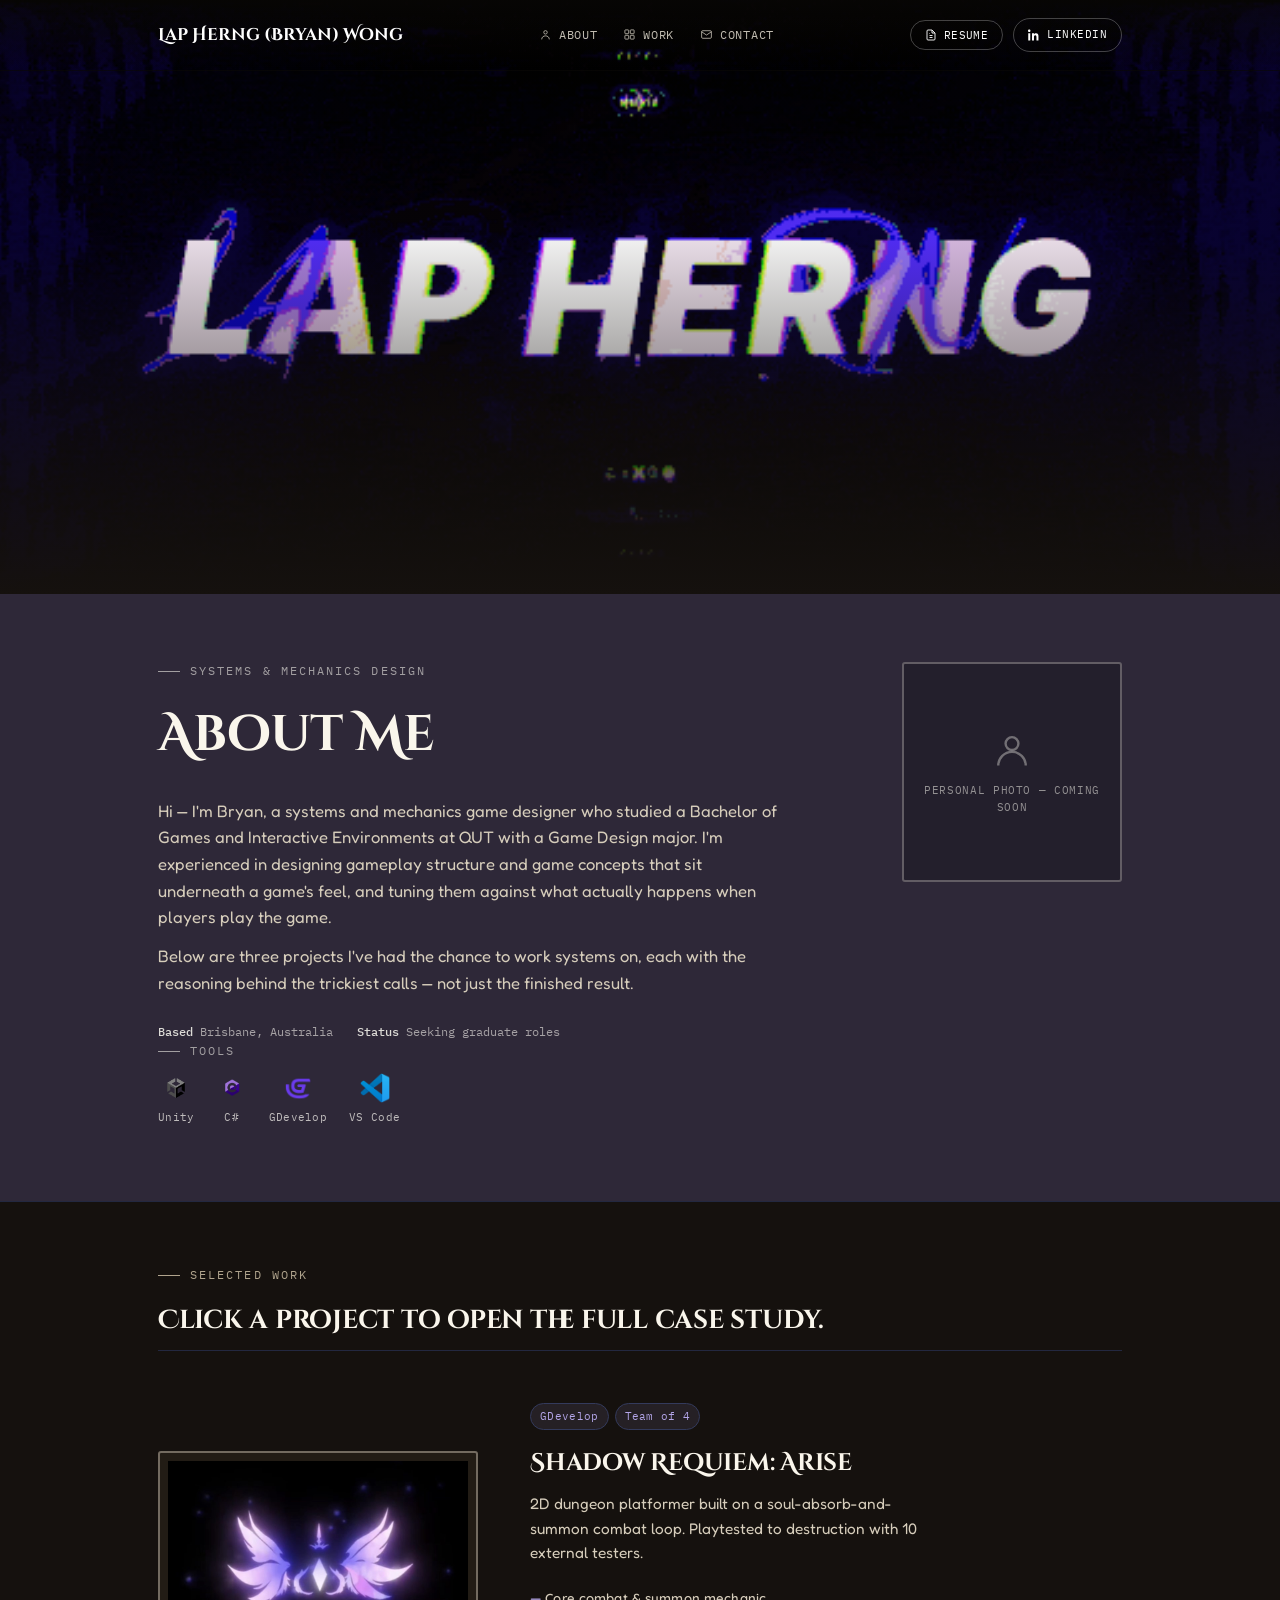
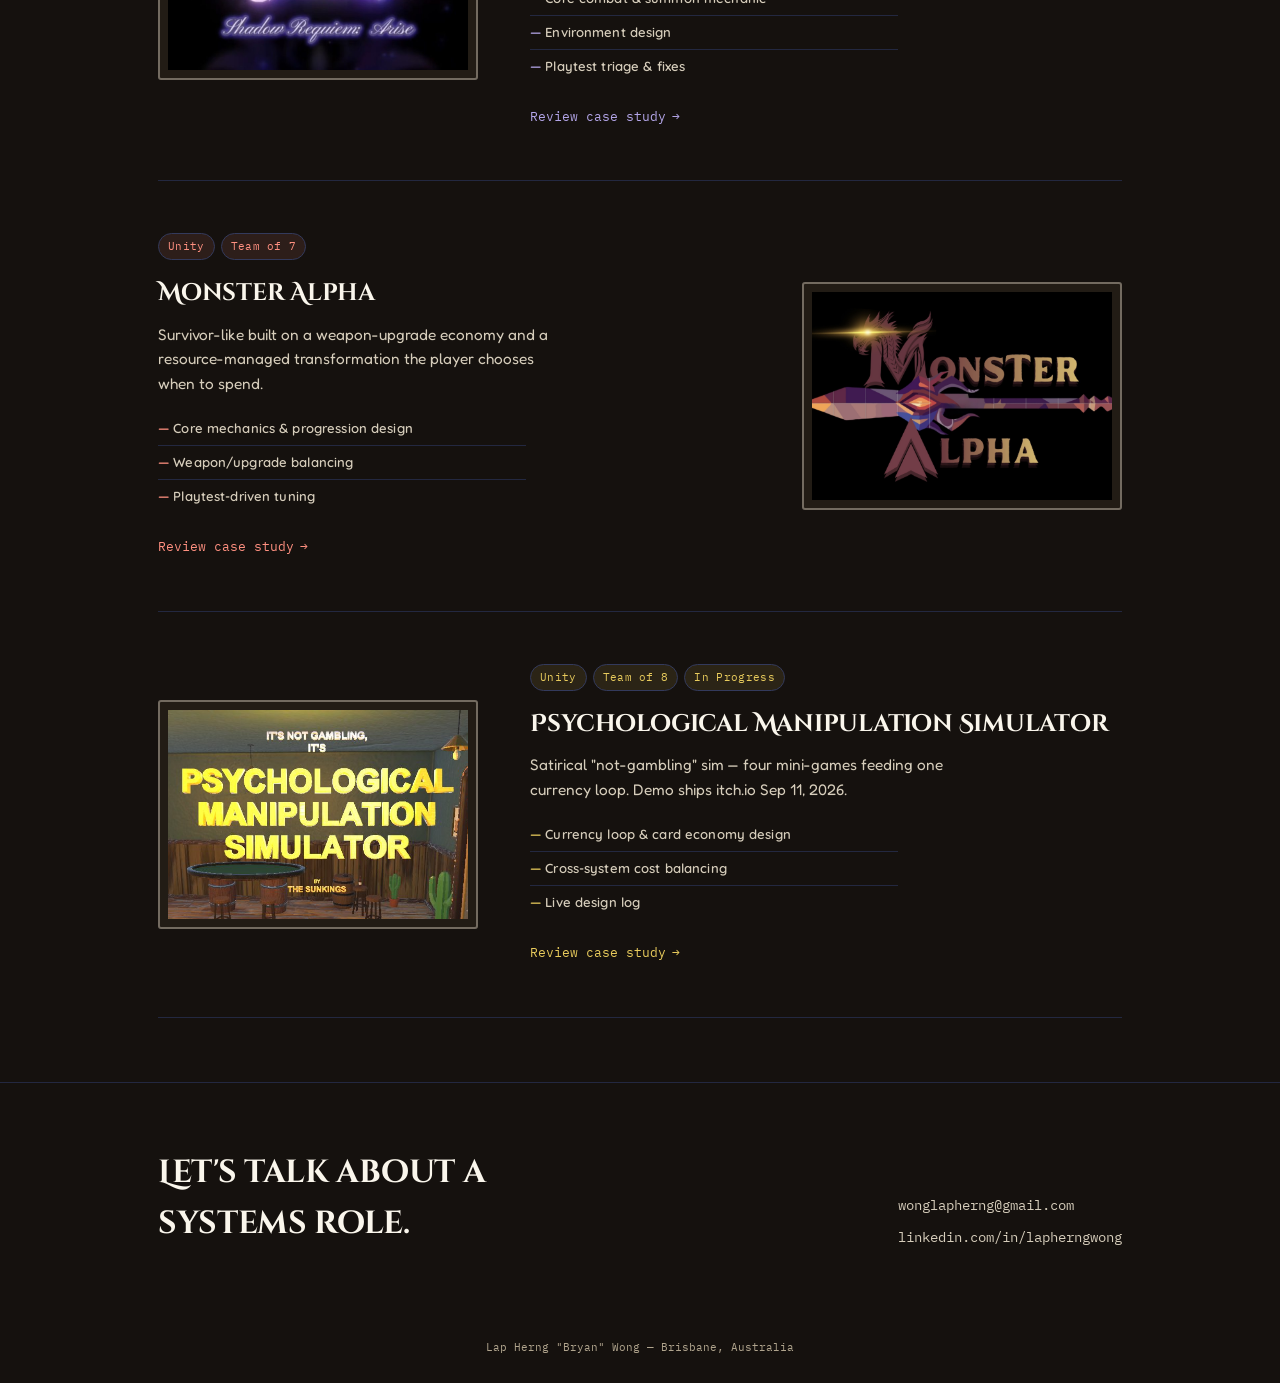
==== index.html @ 1b2f1379 "Add resume preview/download button to nav, next to LinkedIn" ====
<!DOCTYPE html>
<html lang="en">
<head>
<meta charset="UTF-8">
<meta name="viewport" content="width=device-width, initial-scale=1.0">
<title>Lap Herng (Bryan) Wong — Systems &amp; Mechanics Designer</title>
<meta name="description" content="Systems and mechanics design portfolio — Bryan Wong, final-year Games &amp; Interactive Environments student at QUT.">
<link rel="preconnect" href="https://fonts.googleapis.com">
<link rel="preconnect" href="https://fonts.gstatic.com" crossorigin>
<link href="https://fonts.googleapis.com/css2?family=Cinzel+Decorative:wght@700;900&family=Fredoka:wght@300;400;500;600;700&family=IBM+Plex+Mono:wght@400;500&family=Quicksand:wght@500;600;700&display=swap" rel="stylesheet">
<link rel="stylesheet" href="assets/style.css?v=3">
</head>
<body>

<header class="nav" id="siteNav">
  <div class="nav-inner">
    <a href="index.html#top" class="nav-name">Lap Herng (Bryan) Wong</a>
    <ul class="nav-links">
      <li><a href="index.html#about"><svg viewBox="0 0 24 24" fill="none" stroke="currentColor" stroke-width="1.8"><circle cx="12" cy="8" r="3.2"/><path d="M5 21c0-4 3.2-6.5 7-6.5s7 2.5 7 6.5"/></svg><span class="label">About</span></a></li>
      <li><a href="index.html#work"><svg viewBox="0 0 24 24" fill="none" stroke="currentColor" stroke-width="1.8"><rect x="3.5" y="3.5" width="7" height="7" rx="1"/><rect x="13.5" y="3.5" width="7" height="7" rx="1"/><rect x="3.5" y="13.5" width="7" height="7" rx="1"/><rect x="13.5" y="13.5" width="7" height="7" rx="1"/></svg><span class="label">Work</span></a></li>
      <li><a href="index.html#contact"><svg viewBox="0 0 24 24" fill="none" stroke="currentColor" stroke-width="1.8"><rect x="3" y="5" width="18" height="14" rx="2"/><path d="M3 7l9 6 9-6"/></svg><span class="label">Contact</span></a></li>
    </ul>
    <div class="nav-actions">
      <button class="nav-social" data-modal="resume-modal" aria-haspopup="dialog">
        <svg viewBox="0 0 24 24" fill="none" stroke="currentColor" stroke-width="1.8"><path d="M14 2H6a2 2 0 0 0-2 2v16a2 2 0 0 0 2 2h12a2 2 0 0 0 2-2V8z"/><path d="M14 2v6h6"/><path d="M9 13h6M9 17h6M9 9h1"/></svg>
        <span>Resume</span>
      </button>
      <a class="nav-social" href="https://www.linkedin.com/in/lapherngwong/" target="_blank" rel="noopener">
        <svg viewBox="0 0 24 24" fill="currentColor"><path d="M4.98 3.5C4.98 4.88 3.9 6 2.5 6S0 4.88 0 3.5 1.12 1 2.5 1s2.48 1.12 2.48 2.5zM.5 8.5h4V23h-4V8.5zM8.5 8.5h3.8v2h.05c.53-1 1.83-2.05 3.77-2.05 4.03 0 4.78 2.65 4.78 6.1V23h-4v-6.9c0-1.65-.03-3.77-2.3-3.77-2.3 0-2.65 1.8-2.65 3.65V23h-4V8.5z"/></svg>
        <span>LinkedIn</span>
      </a>
    </div>
  </div>
</header>

<div class="attachment-modal resume-modal-wrap" id="resume-modal" role="dialog" aria-modal="true" aria-labelledby="resume-modal-title" inert>
  <div class="attachment-modal-backdrop" data-modal-close></div>
  <div class="attachment-modal-panel resume-modal-panel">
    <div class="attachment-modal-head">
      <h3 id="resume-modal-title">Resume — Lap Herng (Bryan) Wong</h3>
      <button class="attachment-modal-close" data-modal-close>Close ×</button>
    </div>
    <iframe class="resume-frame" src="assets/files/Lap_Herng_Wong(Bryan)_Resume.pdf" title="Resume preview — Lap Herng (Bryan) Wong"></iframe>
    <div class="resume-modal-actions">
      <a class="resume-download" href="assets/files/Lap_Herng_Wong(Bryan)_Resume.pdf" download="Lap_Herng_Wong(Bryan)_Resume.pdf">
        <svg viewBox="0 0 24 24" fill="none" stroke="currentColor" stroke-width="2"><path d="M12 3v12m0 0l-4-4m4 4l4-4"/><path d="M4 17v2a2 2 0 0 0 2 2h12a2 2 0 0 0 2-2v-2"/></svg>
        Download PDF
      </a>
    </div>
  </div>
</div>

<main id="top">

  <div class="hero-banner">
    <div class="hero-banner-media"></div>
    <div class="hero-banner-scrim"></div>
  </div>

  <section class="about-panel" id="about">
    <div class="wrap reveal">
      <div class="about-grid">
        <div class="about-content">
          <div class="eyebrow">Systems &amp; Mechanics Design</div>
          <h2>About Me</h2>
          <p>Hi — I'm Bryan, a systems and mechanics game designer who studied a Bachelor of Games and Interactive Environments at QUT with a Game Design major. I'm experienced in designing gameplay structure and game concepts that sit underneath a game's feel, and tuning them against what actually happens when players play the game.</p>
          <p>Below are three projects I've had the chance to work systems on, each with the reasoning behind the trickiest calls — not just the finished result.</p>
          <div class="about-panel-meta">
            <span><b>Based</b> Brisbane, Australia</span>
            <span><b>Status</b> Seeking graduate roles</span>
          </div>
          <div class="eyebrow" style="margin-bottom:0;">Tools</div>
          <div class="tool-logos">
            <div class="tool-badge" title="Unity">
              <img src="assets/images/logo_unity.png" alt="Unity logo">
              <span>Unity</span>
            </div>
            <div class="tool-badge" title="C#">
              <img src="assets/images/logo_c%23.png" alt="C# logo">
              <span>C#</span>
            </div>
            <div class="tool-badge" title="GDevelop">
              <img src="assets/images/logo_gdev.png" alt="GDevelop logo">
              <span>GDevelop</span>
            </div>
            <div class="tool-badge" title="Visual Studio Code">
              <img src="assets/images/logo_vsc.png" alt="Visual Studio Code logo">
              <span>VS Code</span>
            </div>
          </div>
        </div>
        <div class="about-photo">
          <svg viewBox="0 0 24 24" fill="none" stroke="currentColor" stroke-width="1.3"><circle cx="12" cy="8.5" r="3.5"/><path d="M4.5 20.5a7.5 7.5 0 0 1 15 0"/></svg>
          <span>Personal photo — coming soon</span>
        </div>
      </div>
    </div>
  </section>

  <section id="work">
    <div class="wrap">
      <div class="section-head reveal">
        <div class="eyebrow">Selected Work</div>
        <h2>Click a project to open the full case study.</h2>
      </div>

      <div class="work-rows">

        <!-- ROW 1: SHADOW REQUIEM — image left, text right -->
        <article class="row-project row--shadow reveal">
          <a class="row-toggle" href="projects/shadow-requiem.html">
            <div class="row-media"><img src="assets/images/shadow-requiem.jpg" alt="Shadow Requiem: Arise logo"></div>
            <div class="row-text">
              <div class="row-tags"><span class="tag">GDevelop</span><span class="tag">Team of 4</span></div>
              <h3>Shadow Requiem: Arise</h3>
              <p class="row-blurb">2D dungeon platformer built on a soul-absorb-and-summon combat loop. Playtested to destruction with 10 external testers.</p>
              <ul class="row-contrib">
                <li>Core combat &amp; summon mechanic</li>
                <li>Environment design</li>
                <li>Playtest triage &amp; fixes</li>
              </ul>
              <span class="row-cta">Review case study <span class="arrow">→</span></span>
            </div>
          </a>
        </article>

        <!-- ROW 2: MONSTER ALPHA — text left, image right -->
        <article class="row-project row--monster row-project--reverse reveal">
          <a class="row-toggle" href="projects/monster-alpha.html">
            <div class="row-media"><img src="assets/images/monster-alpha.png" alt="Monster Alpha logo"></div>
            <div class="row-text">
              <div class="row-tags"><span class="tag">Unity</span><span class="tag">Team of 7</span></div>
              <h3>Monster Alpha</h3>
              <p class="row-blurb">Survivor-like built on a weapon-upgrade economy and a resource-managed transformation the player chooses when to spend.</p>
              <ul class="row-contrib">
                <li>Core mechanics &amp; progression design</li>
                <li>Weapon/upgrade balancing</li>
                <li>Playtest-driven tuning</li>
              </ul>
              <span class="row-cta">Review case study <span class="arrow">→</span></span>
            </div>
          </a>
        </article>

        <!-- ROW 3: PSYCH SIM — image left, text right -->
        <article class="row-project row--psych reveal">
          <a class="row-toggle" href="projects/psychological-manipulation-simulator.html">
            <div class="row-media"><img src="assets/images/psych-sim.jpg" alt="Psychological Manipulation Simulator key art"></div>
            <div class="row-text">
              <div class="row-tags"><span class="tag">Unity</span><span class="tag">Team of 8</span><span class="tag">In Progress</span></div>
              <h3>Psychological Manipulation Simulator</h3>
              <p class="row-blurb">Satirical "not-gambling" sim — four mini-games feeding one currency loop. Demo ships itch.io Sep 11, 2026.</p>
              <ul class="row-contrib">
                <li>Currency loop &amp; card economy design</li>
                <li>Cross-system cost balancing</li>
                <li>Live design log</li>
              </ul>
              <span class="row-cta">Review case study <span class="arrow">→</span></span>
            </div>
          </a>
        </article>

      </div>
    </div>
  </section>

  <section id="contact">
    <div class="wrap">
      <div class="contact-inner reveal">
        <h2>Let's talk about a systems role.</h2>
        <div class="contact-links">
          <a href="mailto:wonglapherng@gmail.com">wonglapherng@gmail.com</a>
          <a href="https://www.linkedin.com/in/lapherngwong/" target="_blank" rel="noopener">linkedin.com/in/lapherngwong</a>
        </div>
      </div>
    </div>
  </section>

</main>

<footer>Lap Herng "Bryan" Wong — Brisbane, Australia</footer>

<script src="assets/main.js?v=3"></script>
</body>
</html>
---- assets/style.css ----
:root{
    --bg: #15110E;
    --bg-panel: #1C1712;
    --bg-panel-2: #221C15;
    --rule: #333A5C;
    --rule-soft: #232840;
    --text: #FAF6EC;
    --text-muted: #D6CDBB;
    --text-faint: #B0A48D;

    --accent: #B23A2E;
    --accent-bright: #E0725F;
    --bg-about: #2E2838;

    --sev-critical: #E2453C;
    --sev-high: #DE8A3C;
    --sev-medium: #C9A227;
    --sev-low: #7A8FA6;

    --radius: 3px;
    --maxw: 1020px;
  }

  *{ box-sizing: border-box; }
  html{ scroll-behavior: smooth; scroll-padding-top: 76px; background: #15110E; -webkit-overflow-scrolling: touch; }
  @media (prefers-reduced-motion: reduce){
    html{ scroll-behavior: auto; }
    *{ animation-duration: 0.001ms !important; animation-iteration-count: 1 !important; transition-duration: 0.001ms !important; scroll-behavior: auto !important; }
  }

  /* SCROLL REVEAL — starts 35px lower and invisible, animates to its normal spot and full
     opacity over 0.6s as it enters the viewport. Plays once (JS never removes .in once set).
     Reduced motion: skip outright, content is never hidden in the first place. */
  .reveal{
    opacity: 0;
    transform: translateY(35px);
    transition: opacity 0.6s cubic-bezier(0.16, 1, 0.3, 1), transform 0.6s cubic-bezier(0.16, 1, 0.3, 1);
    transition-delay: var(--reveal-delay, 0s);
  }
  .reveal.in{ opacity: 1; transform: translateY(0); }
  @media (prefers-reduced-motion: reduce){
    .reveal{ opacity: 1; transform: none; transition: none; }
  }

  body{
    margin:0;
    background: var(--bg);
    color: var(--text);
    font-family: 'Fredoka', -apple-system, sans-serif;
    font-size: 16px;
    line-height: 1.6;
    -webkit-font-smoothing: antialiased;
  }
  ::selection{ background: var(--accent); color: #15110E; }
  a{ color: inherit; }
  a:focus-visible, button:focus-visible{ outline: 2px solid var(--accent-bright); outline-offset: 3px; }
  h1,h2,h3,h4{ font-family: 'Cinzel Decorative', serif; font-weight: 700; margin: 0; letter-spacing: -0.01em; }
  .mono{ font-family: 'IBM Plex Mono', monospace; }
  p{ margin: 0 0 12px; }

  .eyebrow{
    font-family: 'IBM Plex Mono', monospace;
    font-size: 0.72rem; letter-spacing: 0.18em; text-transform: uppercase;
    color: var(--text-faint); display: flex; align-items: center; gap: 10px; margin-bottom: 16px;
  }
  .eyebrow::before{ content:""; width: 22px; height: 1px; background: var(--text-faint); display: inline-block; }

  .wrap{ max-width: var(--maxw); margin: 0 auto; padding: 0 28px; }

  /* NAV — fixed, overlays the hero banner, solidifies on scroll */
  header.nav{
    position: fixed; top: 0; left: 0; right: 0; z-index: 50;
    background: linear-gradient(to bottom, rgba(10,8,6,0.65), transparent);
    border-bottom: 1px solid transparent;
    transition: background 0.3s cubic-bezier(0.25,0.1,0.25,1), border-color 0.3s cubic-bezier(0.25,0.1,0.25,1), backdrop-filter 0.3s cubic-bezier(0.25,0.1,0.25,1);
  }
  header.nav.scrolled{
    background: rgba(21,17,14,0.9);
    backdrop-filter: blur(8px);
    border-bottom: 1px solid var(--rule-soft);
  }
  header.nav.scrolled .nav-name{ color: var(--text); }
  header.nav.scrolled .nav-links a{ color: var(--text-muted); }
  header.nav.scrolled .nav-links a:hover{ color: var(--text); }
  header.nav.scrolled .nav-social{ color: var(--text) !important; border-color: var(--rule); }
  .nav-inner{ max-width: var(--maxw); margin: 0 auto; padding: 18px 28px; display: flex; align-items: center; justify-content: space-between; }
  .nav-name{ font-family: 'Cinzel Decorative', serif; font-weight: 700; font-size: 1.05rem; text-decoration: none; color: #fff; }
  .nav-links{ display: flex; gap: 26px; list-style: none; margin: 0; padding: 0; font-family: 'IBM Plex Mono', monospace; font-size: 0.72rem; letter-spacing: 0.06em; text-transform: uppercase; }
  .nav-links a{ text-decoration: none; color: rgba(237,230,217,0.82); transition: color 0.25s cubic-bezier(0.25,0.1,0.25,1); display: flex; align-items: center; gap: 7px; }
  .nav-links a:hover{ color: #fff; }
  .nav-links svg{ width: 13px; height: 13px; opacity: 0.85; flex-shrink: 0; }
  .nav-actions{ display: flex; align-items: center; gap: 10px; }
  .nav-social{
    color: #fff !important; border: 1px solid rgba(255,255,255,0.25); padding: 7px 14px; border-radius: 20px;
    font-family: 'IBM Plex Mono', monospace; font-size: 0.7rem; text-decoration: none; letter-spacing: 0.04em;
    display: flex; align-items: center; gap: 7px; text-transform: uppercase;
    background: none; cursor: pointer;
    transition: border-color 0.25s cubic-bezier(0.25,0.1,0.25,1), color 0.25s cubic-bezier(0.25,0.1,0.25,1);
  }
  .nav-social:hover{ border-color: var(--accent-bright); color: var(--accent-bright) !important; }
  .nav-social svg{ width: 12px; height: 12px; }
  @media (max-width: 780px){ .nav-links span.label{ display:none; } .nav-links{ gap: 18px; } }
  @media (max-width: 560px){ .nav-actions span{ display:none; } }

  /* HERO BANNER — full-bleed image placeholder, nav overlays this */
  .hero-banner{
    position: relative;
    width: 100%;
    height: 66vh;
    min-height: 420px;
    max-height: 640px;
    overflow: hidden;
  }
  .hero-banner-media{
    position: absolute; inset: 0;
    background-image: url('images/banner.gif');
    background-size: cover;
    background-position: center;
    background-color: #120F0C;
  }
  .hero-banner-scrim{
    position: absolute; inset: 0;
    background: linear-gradient(to bottom, rgba(10,8,6,0.15) 0%, rgba(10,8,6,0.05) 40%, rgba(21,17,14,0.85) 92%, var(--bg) 100%);
  }

  /* ABOUT PANEL — solid contrasting block directly under the hero */
  .about-panel{
    background: var(--bg-about);
    border-bottom: 1px solid var(--rule-soft);
    padding: 68px 0 76px;
    scroll-margin-top: 76px;
  }
  .about-grid{ display: grid; grid-template-columns: 1fr 220px; gap: 40px; align-items: start; }
  @media (max-width: 700px){ .about-grid{ grid-template-columns: 1fr; } }
  .about-photo{
    aspect-ratio: 1/1; width: 100%; border-radius: var(--radius);
    border: 2px solid rgba(240,238,232,0.3);
    background: rgba(5,4,10,0.25);
    display: flex; flex-direction: column; align-items: center; justify-content: center; gap: 10px;
    color: rgba(240,238,232,0.55);
  }
  .about-photo svg{ width: 44px; height: 44px; opacity: 0.7; }
  .about-photo span{ font-family: 'IBM Plex Mono', monospace; font-size: 0.66rem; text-transform: uppercase; letter-spacing: 0.06em; text-align: center; padding: 0 16px; }

  .tool-logos{ display: flex; flex-wrap: wrap; gap: 22px; margin-top: 12px; }
  .tool-badge{ display: flex; flex-direction: column; align-items: center; gap: 6px; color: rgba(240,238,232,0.75); }
  .tool-badge svg{ width: 30px; height: 30px; }
  .tool-badge img{ width: 30px; height: 30px; object-fit: contain; display: block; }
  .tool-badge span{ font-family: 'IBM Plex Mono', monospace; font-size: 0.66rem; letter-spacing: 0.03em; }

  .about-panel .eyebrow{ color: rgba(240,238,232,0.6); }
  .about-panel .eyebrow::before{ background: rgba(240,238,232,0.6); }
  .about-panel h2{ font-size: clamp(2.1rem, 5vw, 3.1rem); color: var(--text); margin-bottom: 22px; }
  .about-panel p{ max-width: 62ch; font-size: 1.04rem; color: var(--text-muted); }
  .about-panel-meta{ margin-top: 26px; display: flex; flex-wrap: wrap; gap: 10px 24px; font-family: 'IBM Plex Mono', monospace; font-size: 0.78rem; color: rgba(240,238,232,0.62); }
  .about-panel-meta b{ color: rgba(240,238,232,0.9); font-weight: 500; }

  /* WORK GRID */
  section{ padding: 64px 0; border-bottom: 1px solid var(--rule-soft); scroll-margin-top: 76px; }
  section:last-of-type{ border-bottom: none; }

  /* WORK ROWS — zigzag image/text layout */
  .section-head{ margin-bottom: 8px; }
  .section-head h2{ font-size: clamp(1.3rem, 2.6vw, 1.6rem); }

  .work-rows{ display: flex; flex-direction: column; }

  .row-project{ border-top: 1px solid var(--rule-soft); }
  .row-project:last-child{ border-bottom: 1px solid var(--rule-soft); }

  .row-toggle{
    text-decoration: none;
    display: flex;
    align-items: center;
    gap: 52px;
    padding: 52px 0;
    cursor: pointer;
    transition: background 0.3s cubic-bezier(0.25,0.1,0.25,1);
  }
  .row-toggle:hover{ background: rgba(255,255,255,0.04); }
  .row-project--reverse .row-toggle{ flex-direction: row-reverse; }

  .row-media{
    flex: 0 0 320px;
    aspect-ratio: 1 / 1;
    border: 2px solid rgba(214,205,187,0.45);
    border-radius: var(--radius);
    background: var(--bg-panel-2);
    display: flex; align-items: center; justify-content: center;
    padding: 8px;
    overflow: hidden;
    transition: border-color 0.3s cubic-bezier(0.25,0.1,0.25,1), box-shadow 0.3s cubic-bezier(0.25,0.1,0.25,1);
  }
  .row-toggle:hover .row-media{ border-color: var(--tile-accent, var(--rule)); box-shadow: 0 0 0 1px var(--tile-accent, var(--rule)); }
  .row-media img{ width: 100%; height: 100%; object-fit: cover; object-position: center; }
  .row-media.placeholder{ flex-direction: column; gap: 10px; color: var(--text-faint); }
  .row-media.placeholder svg{ width: 34px; height: 34px; opacity: 0.6; }
  .row-media.placeholder span{ font-family: 'IBM Plex Mono', monospace; font-size: 0.68rem; text-transform: uppercase; letter-spacing: 0.08em; text-align: center; }

  /* all three project images share one aspect ratio for visual consistency —
     7:5 was chosen because it minimizes the worst-case crop needed across all
     three source images (~15-17% each) rather than cropping one much harder
     than the others */
  .row-media:not(.placeholder){ aspect-ratio: 7 / 5; }

  .row-text{ flex: 1; min-width: 0; }
  .row-tags{ display: flex; flex-wrap: wrap; gap: 6px; margin-bottom: 14px; }
  .tag{
    font-family: 'IBM Plex Mono', monospace;
    font-size: 0.66rem; letter-spacing: 0.03em;
    padding: 4px 9px; border-radius: 20px;
    border: 1px solid var(--rule);
    color: var(--tile-accent, var(--text-muted));
    background: color-mix(in srgb, var(--tile-accent, var(--rule)) 10%, transparent);
  }
  .row-text h3{ font-size: 1.5rem; margin-bottom: 10px; color: var(--text); }
  .row-blurb{ color: var(--text-muted); font-size: 0.96rem; max-width: 46ch; margin-bottom: 16px; }
  .row-contrib{ list-style: none; margin: 0 0 20px; padding: 0; font-family: 'Quicksand', sans-serif; font-weight: 600; font-size: 0.82rem; color: var(--text-muted); max-width: 46ch; letter-spacing: 0.01em; }
  .row-contrib li{ padding: 6px 0; border-top: 1px solid var(--rule-soft); }
  .row-contrib li:first-child{ border-top: none; }
  .row-contrib li::before{ content: "— "; color: var(--tile-accent, var(--text-faint)); }

  .row-cta{
    display: inline-flex; align-items: center; gap: 6px;
    font-family: 'IBM Plex Mono', monospace; font-size: 0.8rem;
    color: var(--tile-accent, var(--accent-bright));
  }
  .row-cta .arrow{ transition: transform 0.35s cubic-bezier(0.25,0.1,0.25,1); }
  .row-toggle[aria-expanded="true"] .row-cta .arrow{ transform: rotate(90deg); }
  .row-toggle:hover .row-cta{ text-decoration: underline; }

  @media (max-width: 820px){
    .row-toggle, .row-project--reverse .row-toggle{ flex-direction: column; align-items: stretch; gap: 24px; padding: 36px 0; }
    .row-media{ flex-basis: auto; width: 100%; }
  }

  .row--shadow{ --tile-accent: #B3A5E8; }
  .row--monster{ --tile-accent: #FF9080; }
  .row--psych{ --tile-accent: #E8CB5C; }

  /* project page content column (reused from the old expand-panel body) */
  .detail-body{ padding: 4px 0 52px; max-width: 68ch; }
  .detail-body h4{ font-family: 'IBM Plex Mono', monospace; font-size: 1.05rem; text-transform: uppercase; letter-spacing: 0.08em; color: var(--text-faint); margin: 26px 0 10px; }
  .detail-body h4:first-child{ margin-top: 0; }
  .detail-body p.muted{ color: var(--text-muted); }

  .video-embed{ position: relative; display: block; width: 100%; max-width: 640px; padding-top: 36%; background: #000; border: 1px solid var(--rule); border-radius: var(--radius); overflow: hidden; margin: 6px 0 10px; }
  .video-embed iframe{ position: absolute; inset: 0; width: 100%; height: 100%; border: 0; }
  .video-embed img{ position: absolute; inset: 0; width: 100%; height: 100%; object-fit: cover; transition: transform 0.35s cubic-bezier(0.25,0.1,0.25,1), filter 0.35s cubic-bezier(0.25,0.1,0.25,1); filter: brightness(0.82); }
  .video-embed:hover img{ transform: scale(1.03); filter: brightness(0.68); }
  .video-embed .play-badge{
    position: absolute; top: 50%; left: 50%; transform: translate(-50%,-50%);
    width: 60px; height: 60px; border-radius: 50%;
    background: rgba(10,8,6,0.6); border: 1px solid rgba(255,255,255,0.35);
    display: flex; align-items: center; justify-content: center;
    transition: background 0.3s cubic-bezier(0.25,0.1,0.25,1), transform 0.3s cubic-bezier(0.25,0.1,0.25,1), border-color 0.3s cubic-bezier(0.25,0.1,0.25,1);
  }
  .video-embed:hover .play-badge{ background: var(--tile-accent, var(--accent)); border-color: transparent; transform: translate(-50%,-50%) scale(1.08); }
  .video-embed .play-badge svg{ width: 22px; height: 22px; fill: #fff; margin-left: 3px; }
  .video-caption{ text-decoration: none; font-family: 'IBM Plex Mono', monospace; font-size: 0.74rem; color: var(--text-faint); margin: 0 0 24px; display: flex; align-items: center; gap: 6px; }
  .video-caption:hover{ color: var(--tile-accent, var(--accent-bright)); }

  .triage{ border: 1px solid var(--rule); border-radius: var(--radius); overflow: hidden; margin: 6px 0; }
  .triage-row{ display: grid; grid-template-columns: 100px 1fr; border-bottom: 1px solid var(--rule-soft); background: var(--bg-panel); }
  .triage-row:last-child{ border-bottom: none; }
  .triage-sev{ padding: 14px 12px; font-family: 'IBM Plex Mono', monospace; font-size: 0.68rem; letter-spacing: 0.06em; text-transform: uppercase; display: flex; align-items: flex-start; gap: 7px; border-right: 1px solid var(--rule-soft); }
  .triage-sev .dot{ width: 7px; height: 7px; border-radius: 50%; margin-top: 4px; flex-shrink: 0; }
  .triage-body{ padding: 14px 16px; }
  .triage-body .finding{ font-weight: 600; margin-bottom: 5px; font-size: 0.94rem; }
  .triage-body .fix{ color: var(--text-muted); font-size: 0.87rem; margin: 0; }
  .triage-body .fix strong{ color: var(--text); font-weight: 500; }
  .sev-critical .dot{ background: var(--sev-critical); } .sev-critical{ color: var(--sev-critical); }
  .sev-medium .dot{ background: var(--sev-medium); } .sev-medium{ color: var(--sev-medium); }
  .sev-low .dot{ background: var(--sev-low); } .sev-low{ color: var(--sev-low); }

  .data-table{ width: 100%; border-collapse: collapse; font-family: 'IBM Plex Mono', monospace; font-size: 0.78rem; margin: 6px 0; border: 1px solid var(--rule); border-radius: var(--radius); overflow: hidden; }
  .data-table th, .data-table td{ padding: 8px 12px; text-align: left; border-bottom: 1px solid var(--rule-soft); }
  .data-table th{ background: var(--bg-panel); color: var(--text-faint); text-transform: uppercase; letter-spacing: 0.05em; font-weight: 500; font-size: 0.68rem; }
  .data-table td{ background: var(--bg-panel-2); color: var(--text-muted); }
  .data-table tr:last-child td{ border-bottom: none; }

  .pivot-box{ border-left: 2px solid var(--tile-accent, var(--accent)); padding: 2px 0 2px 16px; margin: 6px 0 18px; color: var(--text-muted); font-size: 0.92rem; }
  .pivot-box .before{ display: block; text-decoration: line-through; color: var(--text-faint); }
  .pivot-box .after{ display: block; color: var(--text); margin-top: 4px; }

  .ethics-note{ border: 1px solid var(--rule); border-radius: var(--radius); padding: 14px 18px; background: var(--bg-panel); font-size: 0.88rem; color: var(--text-muted); margin: 6px 0 20px; }
  .ethics-note strong{ color: var(--text); }

  .log-entry{ border: 1px solid var(--rule); border-radius: var(--radius); background: var(--bg-panel); padding: 18px 20px; margin-bottom: 10px; }
  .log-entry .log-date{ font-family: 'IBM Plex Mono', monospace; font-size: 0.7rem; color: var(--tile-accent, var(--accent-bright)); text-transform: uppercase; letter-spacing: 0.06em; margin-bottom: 8px; display: flex; align-items: center; gap: 8px; }
  .log-entry .log-date .pill{ background: color-mix(in srgb, var(--tile-accent, var(--accent)) 16%, transparent); border: 1px solid color-mix(in srgb, var(--tile-accent, var(--accent)) 45%, transparent); padding: 2px 8px; border-radius: 20px; font-size: 0.64rem; }
  .log-entry p{ font-size: 0.92rem; }
  .log-next{ border: 1px dashed var(--rule); border-radius: var(--radius); padding: 14px 18px; color: var(--text-faint); font-family: 'IBM Plex Mono', monospace; font-size: 0.76rem; }

  /* ABOUT */
  .about-body{ max-width: 62ch; color: var(--text-muted); }
  .about-body strong{ color: var(--text); font-weight: 500; }
  .focus-row{ display: flex; flex-wrap: wrap; gap: 8px; margin-top: 22px; }

  /* CONTACT */
  .contact-inner{ display: flex; flex-wrap: wrap; justify-content: space-between; align-items: flex-end; gap: 24px; }
  .contact-inner h2{ font-size: clamp(1.5rem, 3vw, 2rem); max-width: 18ch; }
  .contact-links{ display: flex; flex-direction: column; gap: 8px; align-items: flex-start; }
  .contact-links a{ font-family: 'IBM Plex Mono', monospace; font-size: 0.88rem; text-decoration: none; color: var(--text-muted); border-bottom: 1px solid transparent; transition: color 0.25s cubic-bezier(0.25,0.1,0.25,1), border-color 0.25s cubic-bezier(0.25,0.1,0.25,1); }
  .contact-links a:hover{ color: var(--accent-bright); border-color: var(--accent-bright); }

  footer{ padding: 26px; text-align: center; font-family: 'IBM Plex Mono', monospace; font-size: 0.7rem; color: var(--text-faint); }

/* ============ PROJECT PAGE (standalone case study pages) ============ */
.project-page-header{ padding: 140px 0 0; }
.back-link{
  display: inline-flex; align-items: center; gap: 7px;
  font-family: 'IBM Plex Mono', monospace; font-size: 0.78rem;
  color: var(--text-faint); text-decoration: none; margin-bottom: 32px;
  transition: color 0.25s cubic-bezier(0.25,0.1,0.25,1), transform 0.25s cubic-bezier(0.25,0.1,0.25,1);
  transform-origin: left center;
}
.back-link:hover{ color: var(--tile-accent, var(--text)); transform: scale(1.06); }
.back-link .arrow-back{ transition: transform 0.3s cubic-bezier(0.25,0.1,0.25,1); }
.back-link:hover .arrow-back{ transform: translateX(-3px); }

.project-hero-media{
  width: 100%; aspect-ratio: 21 / 9; max-height: 480px;
  border: 2px solid rgba(214,205,187,0.45); border-radius: var(--radius);
  overflow: hidden; background: var(--bg-panel-2);
  margin-bottom: 36px;
}
.project-hero-media img{ width: 100%; height: 100%; object-fit: contain; }
/* Each logo image is narrower than the 21:9 border, so object-fit:contain letterboxes
   left/right. Filling the container with the logo's own background color (sampled from
   its edges) instead of the generic panel color makes the letterbox blend in rather than
   reading as empty space -- the border itself and the image are untouched. */
.row--monster .project-hero-media{ background: #000000; }
.row--shadow .project-hero-media{ background: #000000; }
.row--psych .project-hero-media{ background: #5C5446; }

.project-title-row{
  display: flex; flex-wrap: wrap; justify-content: space-between; align-items: flex-start;
  gap: 24px; margin-bottom: 44px; padding-bottom: 36px; border-bottom: 1px solid var(--rule-soft);
}
.project-title-row h1{ font-size: clamp(1.9rem, 4vw, 2.6rem); }
.project-title-row .row-tags{ margin: 14px 0 0; }

.project-content{ padding-bottom: 80px; }

/* prev/next footer navigation between the three project pages */
.project-pager{
  display: grid; grid-template-columns: 1fr 1fr; gap: 20px;
  border-top: 1px solid var(--rule-soft); padding: 44px 0 0; margin-top: 20px;
}
.pager-link{
  display: flex; flex-direction: column; gap: 8px; padding: 20px;
  border: 1px solid var(--rule); border-radius: var(--radius);
  text-decoration: none; transition: border-color 0.3s cubic-bezier(0.25,0.1,0.25,1), background 0.3s cubic-bezier(0.25,0.1,0.25,1), transform 0.3s cubic-bezier(0.25,0.1,0.25,1);
}
.pager-link:hover{ border-color: var(--tile-accent, var(--accent-bright)); background: rgba(255,255,255,0.04); transform: scale(1.03); }
.pager-link:hover .pager-title{ color: var(--tile-accent, var(--accent-bright)); }
.pager-link.next{ text-align: right; align-items: flex-end; }
.pager-label{ font-family: 'IBM Plex Mono', monospace; font-size: 0.68rem; text-transform: uppercase; letter-spacing: 0.1em; color: var(--text-faint); }
.pager-title{ font-family: 'Cinzel Decorative', serif; font-weight: 700; font-size: 1.05rem; color: var(--text); transition: color 0.3s cubic-bezier(0.25,0.1,0.25,1); }
@media (max-width: 640px){ .project-pager{ grid-template-columns: 1fr; } }

/* ============ PAGE TRANSITIONS ============ */
/* Native cross-document View Transitions: the browser itself snapshots the
   outgoing and incoming page and cross-fades them, with no gap, because it
   happens inside the engine rather than being faked with JS timers and
   opacity classes (which can't smooth over the actual document swap -- that
   was the "pause then snap" problem). Supported in Chrome/Edge 126+; browsers
   without support just navigate normally with no animation, which is a safe
   fallback rather than a broken one. */
@view-transition{
  navigation: auto;
}
::view-transition-old(root),
::view-transition-new(root){
  animation-duration: 0.5s;
  animation-timing-function: cubic-bezier(0.4, 0, 0.2, 1);
}
@media (prefers-reduced-motion: reduce){
  ::view-transition-group(*),
  ::view-transition-old(*),
  ::view-transition-new(*){
    animation: none !important;
  }
}

/* ============ PROJECT ATTACHMENT MODAL ============ */
.attachment-btn{
  display: inline-flex; align-items: center; gap: 9px;
  font-family: 'IBM Plex Mono', monospace; font-size: 0.78rem; letter-spacing: 0.04em;
  color: var(--text); background: var(--bg-panel);
  border: 2px solid var(--tile-accent, var(--rule)); border-radius: 20px;
  padding: 10px 18px; cursor: pointer; flex-shrink: 0;
  transition: background 0.3s cubic-bezier(0.25,0.1,0.25,1), transform 0.3s cubic-bezier(0.25,0.1,0.25,1);
}
.attachment-btn:hover{ background: var(--tile-accent, var(--rule)); color: #15110E; transform: scale(1.04); }
.attachment-btn svg{ width: 16px; height: 16px; }
.attachment-btn .count{
  font-size: 0.68rem; background: rgba(255,255,255,0.12); border-radius: 20px; padding: 2px 8px;
}
.attachment-btn:hover .count{ background: rgba(21,17,14,0.25); }

.attachment-modal{
  position: fixed; inset: 0; z-index: 100;
  display: flex; align-items: flex-start; justify-content: center;
  padding: 60px 24px;
  overflow-y: auto;
  opacity: 0; pointer-events: none;
}
.attachment-modal.open{ opacity: 1; pointer-events: auto; }
.attachment-modal-backdrop{
  position: fixed; inset: 0; background: rgba(10,8,6,0.82); backdrop-filter: blur(4px);
}
.attachment-modal-panel{
  position: relative; width: 100%; max-width: 880px;
  background: var(--bg-panel); border: 1px solid var(--rule); border-radius: var(--radius);
  padding: 36px;
}
.attachment-modal-head{ display: flex; justify-content: space-between; align-items: flex-start; gap: 20px; margin-bottom: 28px; }
.attachment-modal-head h3{ font-size: 1.3rem; }
.attachment-modal-close{
  background: none; border: 1px solid var(--rule); color: var(--text-faint); border-radius: 20px;
  padding: 6px 14px; font-family: 'IBM Plex Mono', monospace; font-size: 0.72rem; cursor: pointer; flex-shrink: 0;
}
.attachment-modal-close:hover{ color: var(--text); border-color: var(--text-faint); }

.attachment-grid{ display: grid; grid-template-columns: 1fr 1fr; gap: 22px; }
@media (max-width: 640px){ .attachment-grid{ grid-template-columns: 1fr; } }
.attachment-card{
  border: 1px solid var(--rule); border-radius: var(--radius); overflow: hidden; background: var(--bg-panel-2);
  transition: border-color 0.3s cubic-bezier(0.25,0.1,0.25,1);
  /* Flow-up entrance, staggered per card, played each time the modal opens (the modal
     itself sits at opacity:0 until .open is added, so there's always an already-painted
     "closed" frame beforehand for this to transition from). */
  opacity: 0;
  transform: translateY(35px);
  transition: opacity 0.6s cubic-bezier(0.16, 1, 0.3, 1), transform 0.6s cubic-bezier(0.16, 1, 0.3, 1), border-color 0.3s cubic-bezier(0.25,0.1,0.25,1);
}
.attachment-modal.open .attachment-card{ opacity: 1; transform: translateY(0); }
/* Hovering the image itself highlights the whole card's border in the project's theme color,
   matching the same hover treatment as the project rows on the homepage. */
.attachment-card:has(.attachment-media:hover){ border-color: var(--tile-accent, var(--rule)); }
.attachment-card:nth-child(1){ transition-delay: 0.08s; }
.attachment-card:nth-child(2){ transition-delay: 0.16s; }
.attachment-card:nth-child(3){ transition-delay: 0.24s; }
.attachment-card:nth-child(4){ transition-delay: 0.32s; }
.attachment-card:nth-child(5){ transition-delay: 0.4s; }
.attachment-card:nth-child(6){ transition-delay: 0.48s; }
.attachment-card:nth-child(n+7){ transition-delay: 0.56s; }
.attachment-media{
  width: 100%; aspect-ratio: 4/3; background: rgba(0,0,0,0.25);
  display: flex; flex-direction: column; align-items: center; justify-content: center; gap: 8px;
  color: var(--text-faint);
  position: relative; overflow: hidden;
}
.attachment-media img, .attachment-media video{ width: 100%; height: 100%; object-fit: cover; display: block; }
.attachment-media svg{ width: 30px; height: 30px; opacity: 0.6; }
.attachment-media span{ font-family: 'IBM Plex Mono', monospace; font-size: 0.68rem; text-transform: uppercase; letter-spacing: 0.06em; text-align: center; padding: 0 12px; }
.attachment-media[role="button"]{ cursor: zoom-in; }
.attachment-media[role="button"]:focus-visible{ outline: 2px solid var(--accent-bright); outline-offset: -2px; }
.attachment-media[role="button"] img{ transition: transform 0.6s cubic-bezier(0.25, 1, 0.5, 1); }
.attachment-media[role="button"]:hover img, .attachment-media[role="button"]:focus-visible img{ transform: scale(1.08); }

.attachment-caption{ padding: 14px 16px; }
.attachment-caption .a-title{ font-family: 'Quicksand', sans-serif; font-weight: 700; font-size: 0.92rem; color: var(--text); margin-bottom: 4px; }
.attachment-caption .a-desc{ font-family: 'Quicksand', sans-serif; font-size: 0.82rem; color: var(--text-muted); line-height: 1.5; }

/* ============ RESUME PREVIEW MODAL ============ */
.resume-modal-panel{ max-width: 760px; }
.resume-frame{
  width: 100%; height: 72vh; border: 1px solid var(--rule); border-radius: var(--radius);
  background: #fff; margin-bottom: 20px; display: block;
}
.resume-modal-actions{ display: flex; justify-content: flex-end; }
.resume-download{
  display: inline-flex; align-items: center; gap: 8px;
  background: var(--tile-accent, var(--accent)); color: #15110E;
  padding: 10px 20px; border-radius: 20px; text-decoration: none;
  font-family: 'IBM Plex Mono', monospace; font-size: 0.78rem; letter-spacing: 0.04em; text-transform: uppercase;
  transition: transform 0.25s cubic-bezier(0.25,0.1,0.25,1), opacity 0.25s cubic-bezier(0.25,0.1,0.25,1);
}
.resume-download:hover{ transform: scale(1.04); opacity: 0.88; }
.resume-download svg{ width: 14px; height: 14px; }
@media (max-width: 640px){ .resume-frame{ height: 56vh; } }

/* ============ IMAGE LIGHTBOX — full-size view of a clicked attachment image ============ */
.img-lightbox{
  position: fixed; inset: 0; z-index: 200;
  display: flex; align-items: center; justify-content: center;
  padding: 60px 24px;
  opacity: 0; pointer-events: none;
}
.img-lightbox.open{ opacity: 1; pointer-events: auto; }
.img-lightbox-backdrop{ position: fixed; inset: 0; background: rgba(10,8,6,0.92); backdrop-filter: blur(6px); }
.img-lightbox-inner{
  position: relative; max-width: min(94vw, 1400px); max-height: 90vh;
}
.img-lightbox-inner img{
  display: block; max-width: 100%; max-height: 90vh; width: auto; height: auto;
  border-radius: var(--radius); box-shadow: 0 20px 60px rgba(0,0,0,0.55);
}
.img-lightbox-close{
  position: absolute; top: -16px; right: -16px; width: 36px; height: 36px; border-radius: 50%;
  background: var(--bg-panel); border: 1px solid var(--rule); color: var(--text);
  display: flex; align-items: center; justify-content: center; cursor: pointer;
  font-family: 'IBM Plex Mono', monospace; font-size: 1.1rem; line-height: 1;
}
.img-lightbox-close:hover{ color: var(--accent-bright); border-color: var(--text-faint); }
@media (max-width: 640px){ .img-lightbox-close{ top: -46px; right: 0; } }
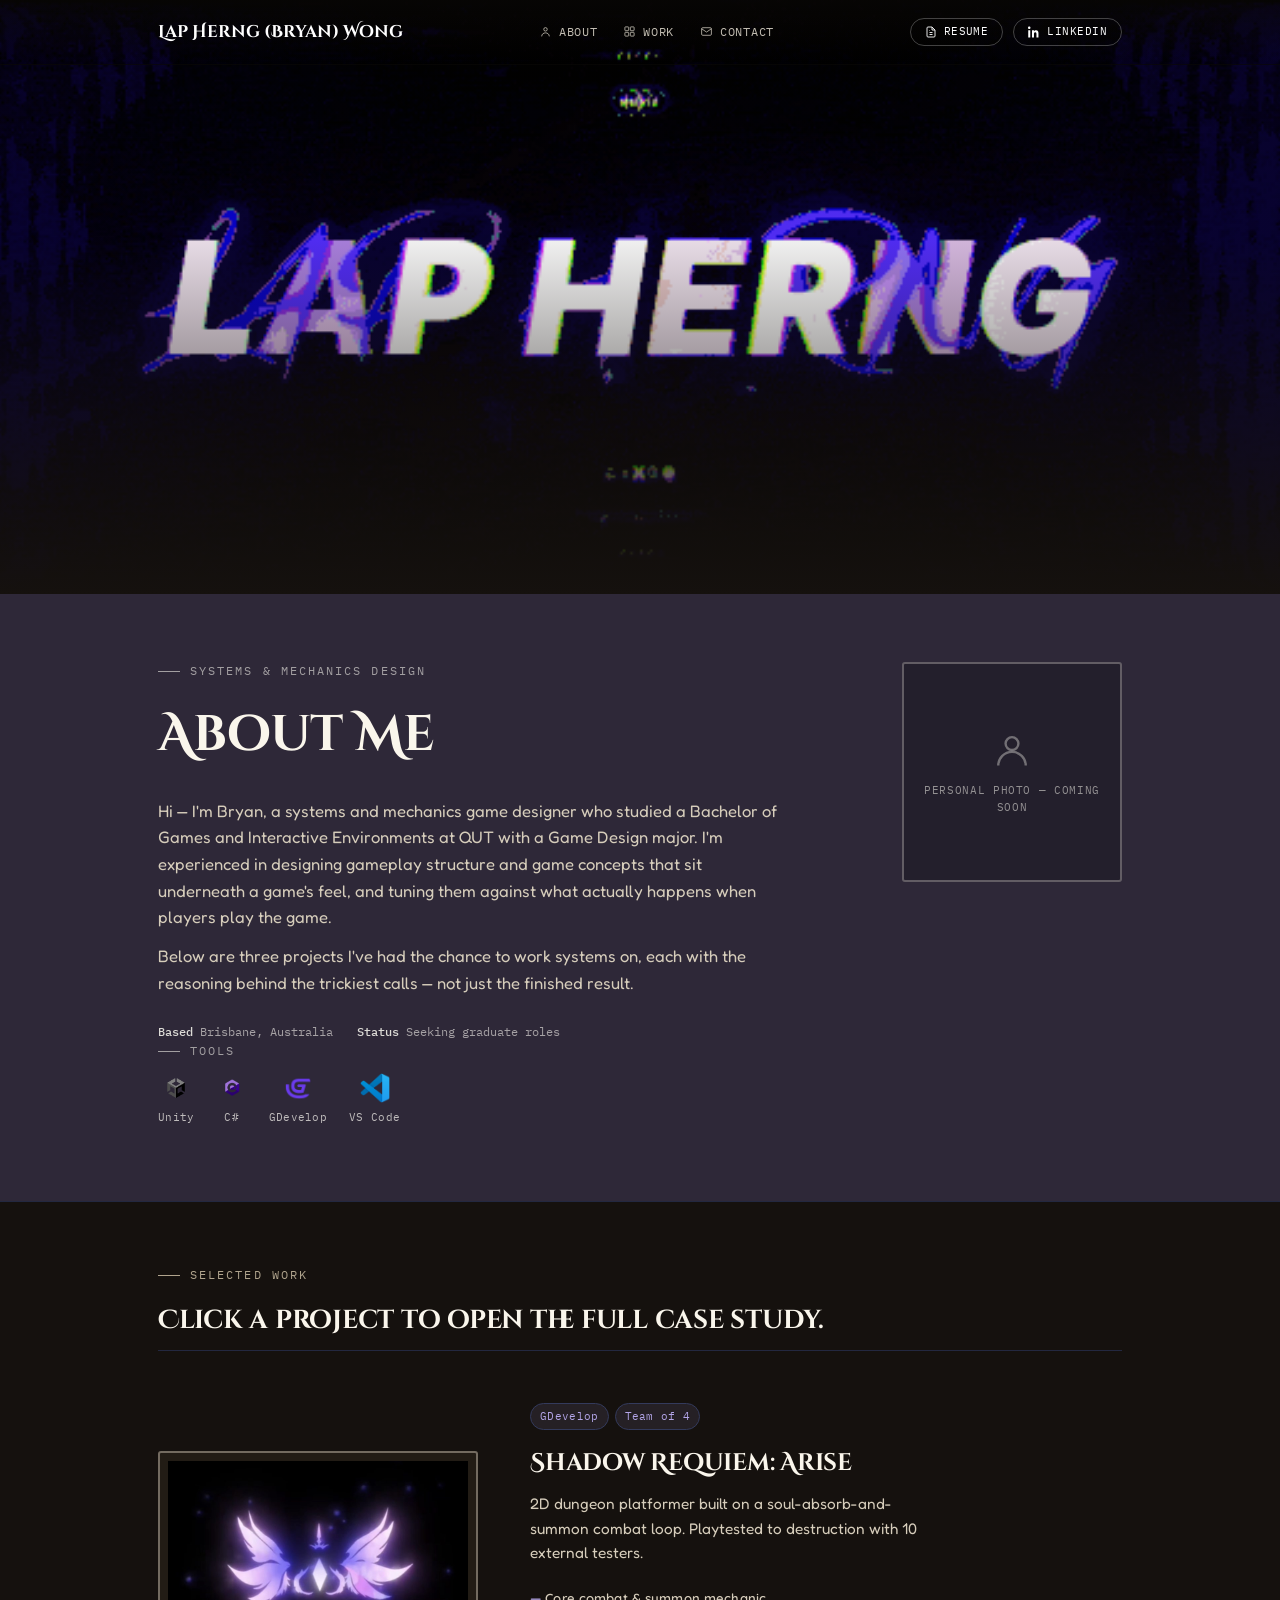
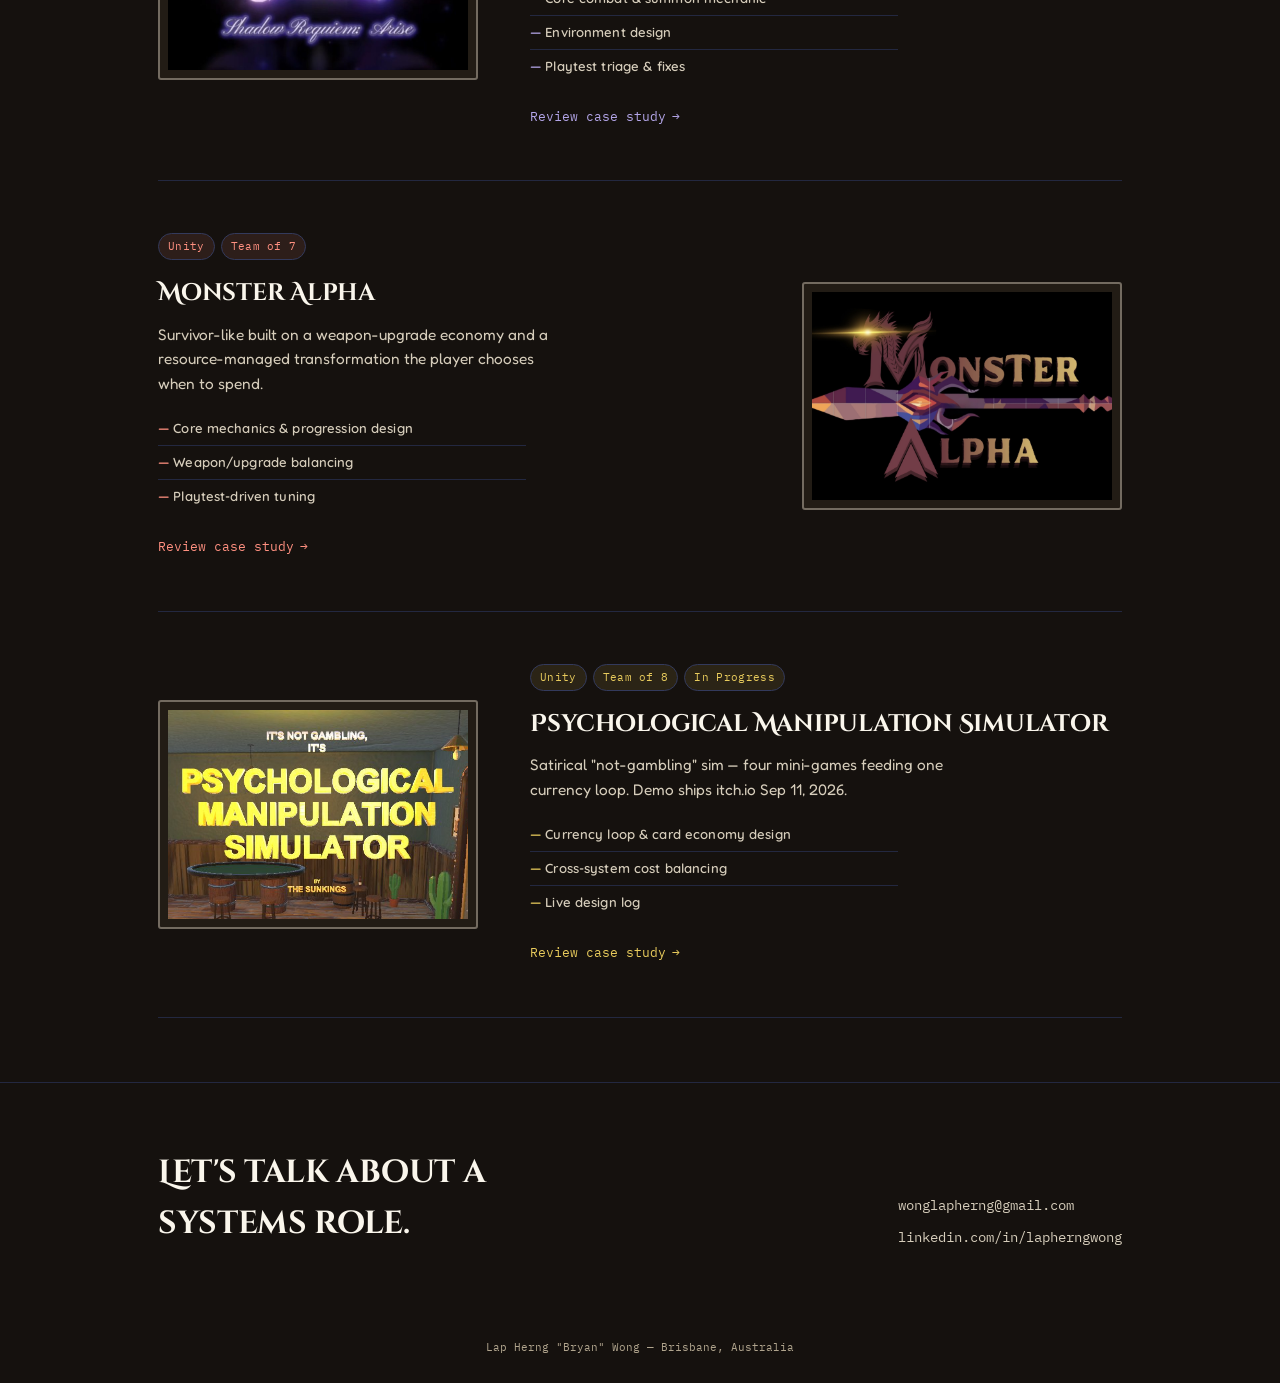
==== commit 1b4708d4: "Fix resume file path (underscore before parenthesis), bump cache-bust version, match resume/LinkedIn" ====
--- a/index.html
+++ b/index.html
@@ -8,7 +8,7 @@
 <link rel="preconnect" href="https://fonts.googleapis.com">
 <link rel="preconnect" href="https://fonts.gstatic.com" crossorigin>
 <link href="https://fonts.googleapis.com/css2?family=Cinzel+Decorative:wght@700;900&family=Fredoka:wght@300;400;500;600;700&family=IBM+Plex+Mono:wght@400;500&family=Quicksand:wght@500;600;700&display=swap" rel="stylesheet">
-<link rel="stylesheet" href="assets/style.css?v=3">
+<link rel="stylesheet" href="assets/style.css?v=4">
 </head>
 <body>
 
@@ -40,9 +40,9 @@
       <h3 id="resume-modal-title">Resume — Lap Herng (Bryan) Wong</h3>
       <button class="attachment-modal-close" data-modal-close>Close ×</button>
     </div>
-    <iframe class="resume-frame" src="assets/files/Lap_Herng_Wong(Bryan)_Resume.pdf" title="Resume preview — Lap Herng (Bryan) Wong"></iframe>
+    <iframe class="resume-frame" src="assets/files/Lap_Herng_Wong_(Bryan)_Resume.pdf" title="Resume preview — Lap Herng (Bryan) Wong"></iframe>
     <div class="resume-modal-actions">
-      <a class="resume-download" href="assets/files/Lap_Herng_Wong(Bryan)_Resume.pdf" download="Lap_Herng_Wong(Bryan)_Resume.pdf">
+      <a class="resume-download" href="assets/files/Lap_Herng_Wong_(Bryan)_Resume.pdf" download="Lap_Herng_Wong_(Bryan)_Resume.pdf">
         <svg viewBox="0 0 24 24" fill="none" stroke="currentColor" stroke-width="2"><path d="M12 3v12m0 0l-4-4m4 4l4-4"/><path d="M4 17v2a2 2 0 0 0 2 2h12a2 2 0 0 0 2-2v-2"/></svg>
         Download PDF
       </a>
@@ -180,6 +180,6 @@
 
 <footer>Lap Herng "Bryan" Wong — Brisbane, Australia</footer>
 
-<script src="assets/main.js?v=3"></script>
+<script src="assets/main.js?v=4"></script>
 </body>
 </html>
--- a/assets/style.css
+++ b/assets/style.css
@@ -94,6 +94,7 @@
   .nav-social{
     color: #fff !important; border: 1px solid rgba(255,255,255,0.25); padding: 7px 14px; border-radius: 20px;
     font-family: 'IBM Plex Mono', monospace; font-size: 0.7rem; text-decoration: none; letter-spacing: 0.04em;
+    line-height: 1;
     display: flex; align-items: center; gap: 7px; text-transform: uppercase;
     background: none; cursor: pointer;
     transition: border-color 0.25s cubic-bezier(0.25,0.1,0.25,1), color 0.25s cubic-bezier(0.25,0.1,0.25,1);
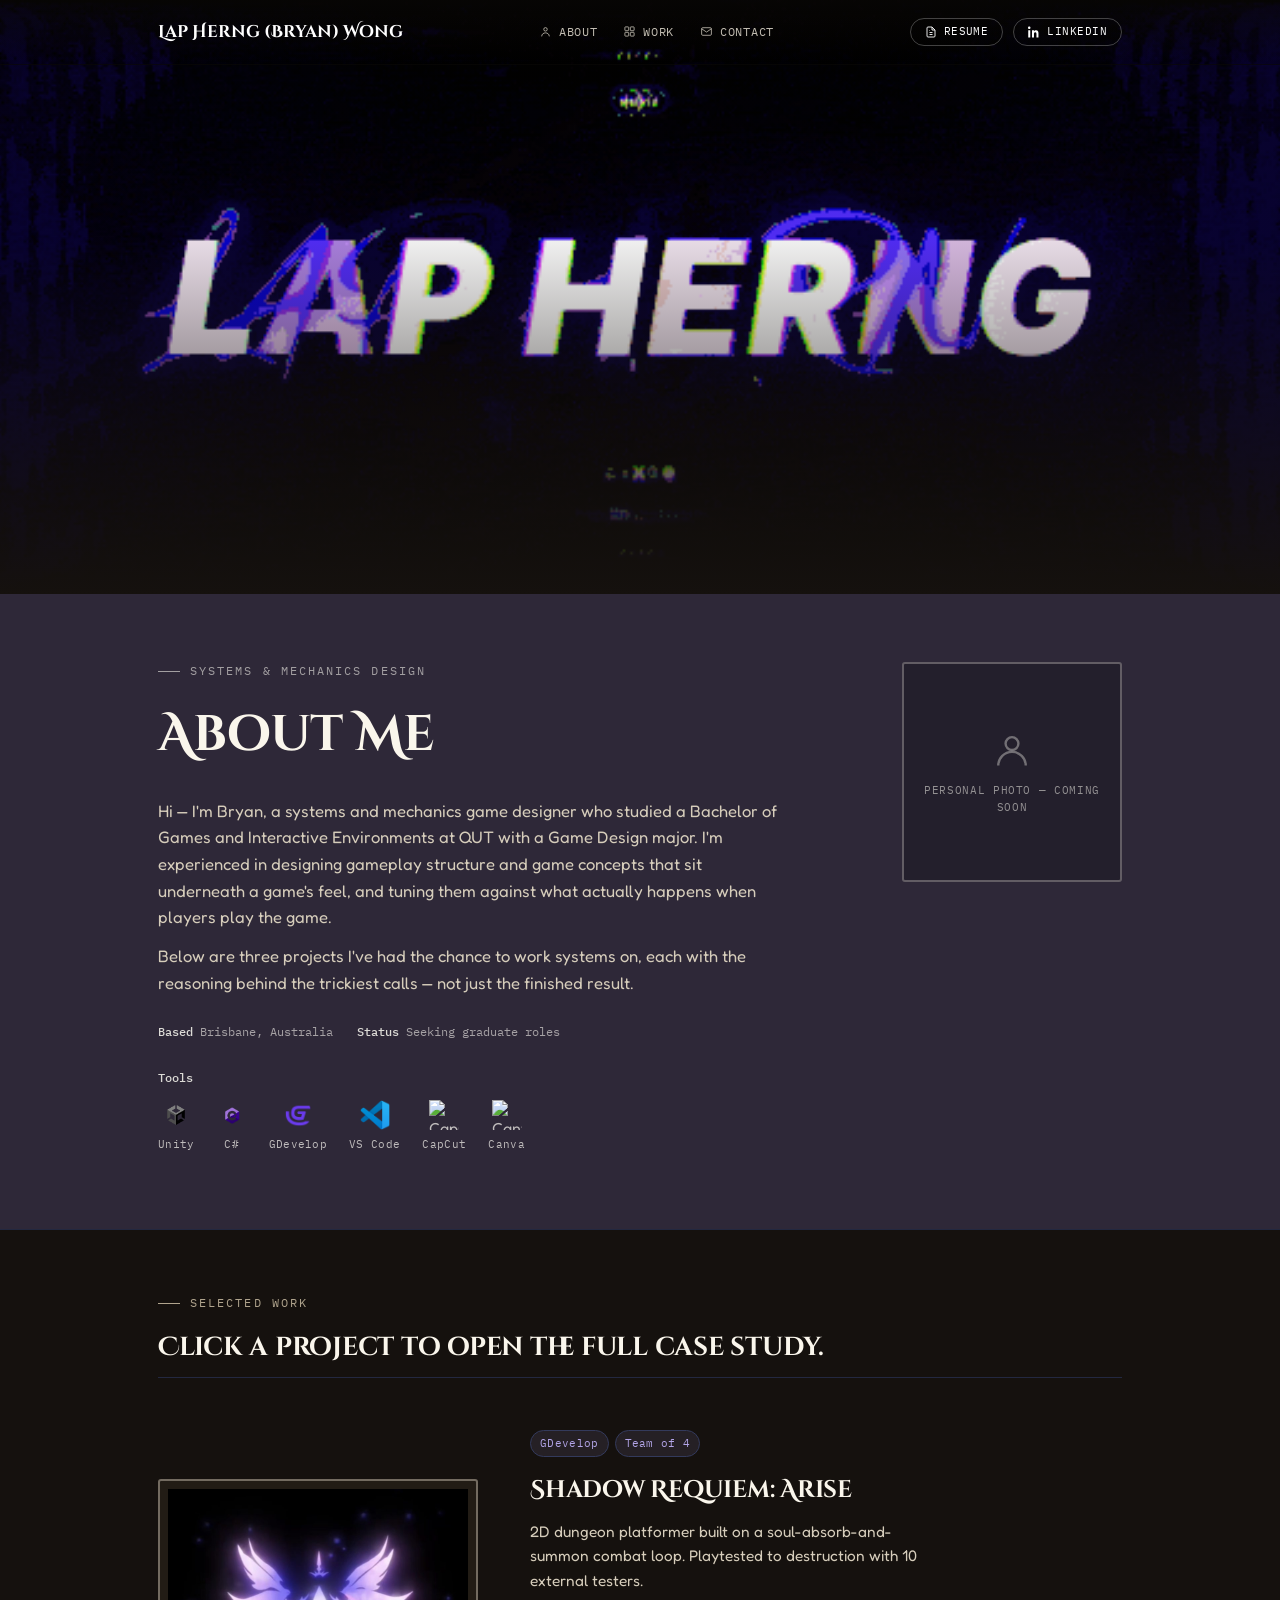
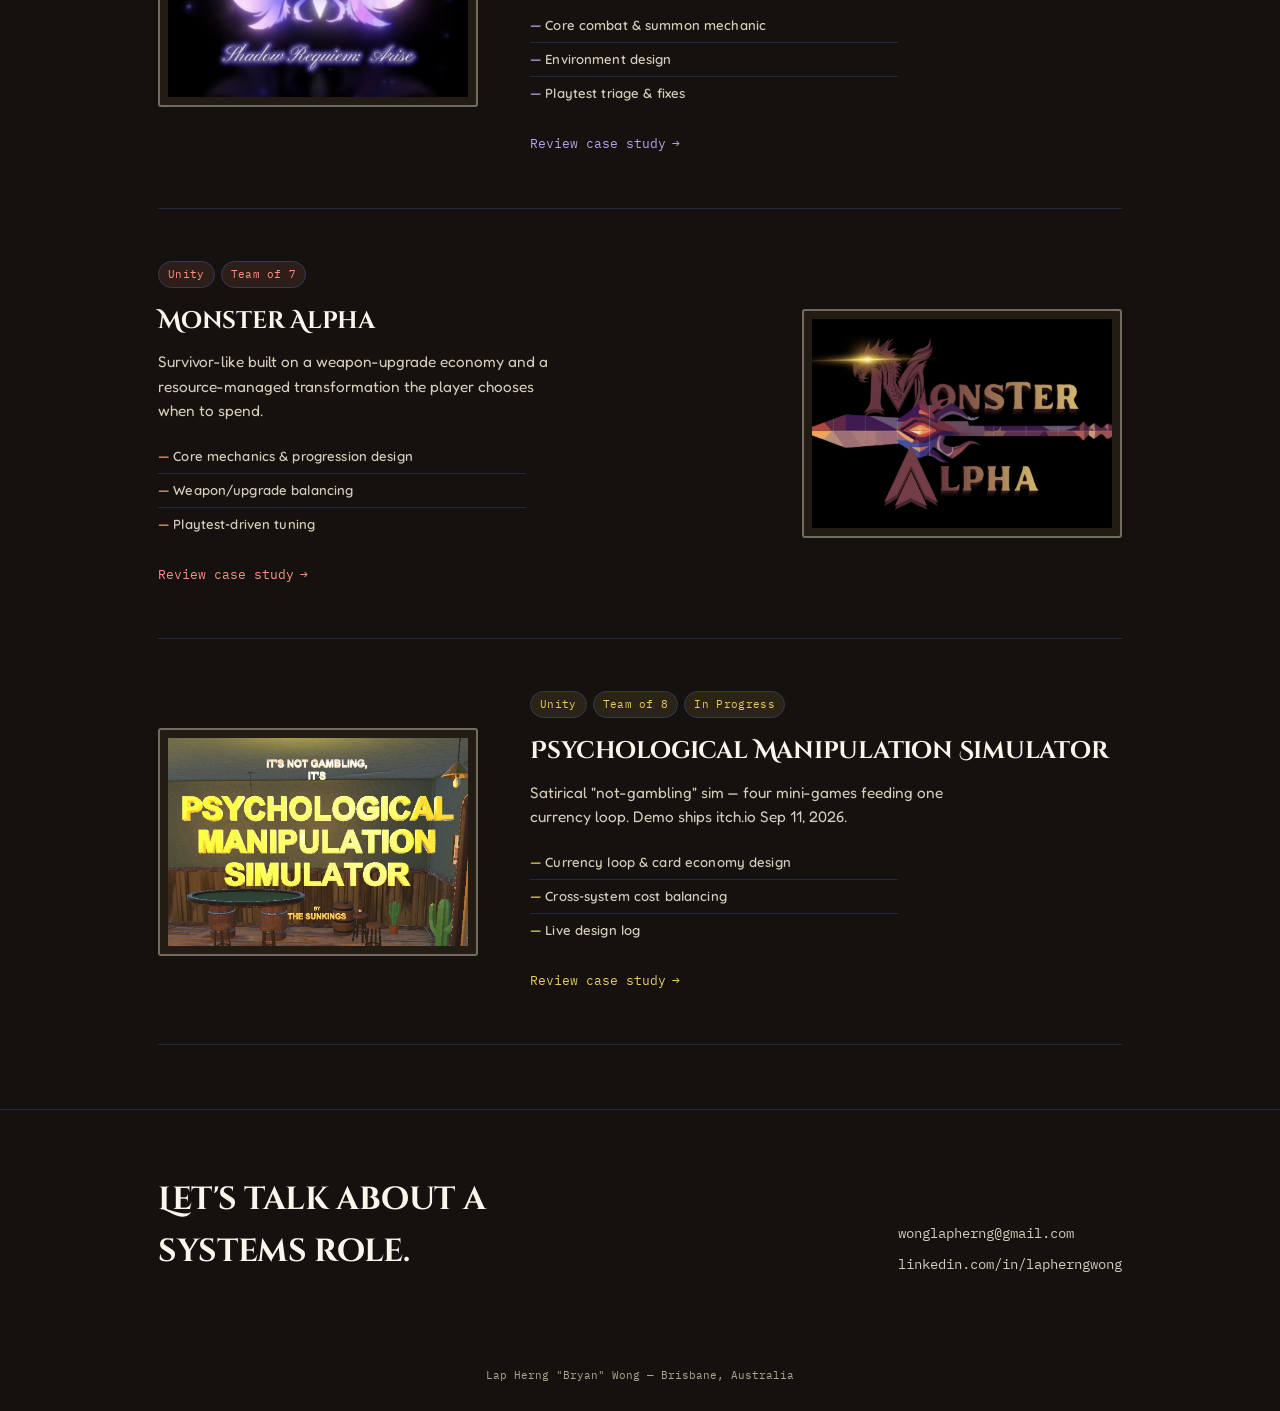
==== commit ffbdea87: "Attach SRA images to Shadow Requiem attachments; add CapCut/Canva tool icons; fix Tools label stylin" ====
--- a/index.html
+++ b/index.html
@@ -8,7 +8,7 @@
 <link rel="preconnect" href="https://fonts.googleapis.com">
 <link rel="preconnect" href="https://fonts.gstatic.com" crossorigin>
 <link href="https://fonts.googleapis.com/css2?family=Cinzel+Decorative:wght@700;900&family=Fredoka:wght@300;400;500;600;700&family=IBM+Plex+Mono:wght@400;500&family=Quicksand:wght@500;600;700&display=swap" rel="stylesheet">
-<link rel="stylesheet" href="assets/style.css?v=4">
+<link rel="stylesheet" href="assets/style.css?v=5">
 </head>
 <body>
 
@@ -69,7 +69,7 @@
             <span><b>Based</b> Brisbane, Australia</span>
             <span><b>Status</b> Seeking graduate roles</span>
           </div>
-          <div class="eyebrow" style="margin-bottom:0;">Tools</div>
+          <div class="tools-label">Tools</div>
           <div class="tool-logos">
             <div class="tool-badge" title="Unity">
               <img src="assets/images/logo_unity.png" alt="Unity logo">
@@ -86,6 +86,14 @@
             <div class="tool-badge" title="Visual Studio Code">
               <img src="assets/images/logo_vsc.png" alt="Visual Studio Code logo">
               <span>VS Code</span>
+            </div>
+            <div class="tool-badge" title="CapCut">
+              <img src="assets/images/logo_capcut.png" alt="CapCut logo">
+              <span>CapCut</span>
+            </div>
+            <div class="tool-badge" title="Canva">
+              <img src="assets/images/logo_canva.png" alt="Canva logo">
+              <span>Canva</span>
             </div>
           </div>
         </div>
@@ -180,6 +188,6 @@
 
 <footer>Lap Herng "Bryan" Wong — Brisbane, Australia</footer>
 
-<script src="assets/main.js?v=4"></script>
+<script src="assets/main.js?v=5"></script>
 </body>
 </html>
--- a/assets/style.css
+++ b/assets/style.css
@@ -144,6 +144,7 @@
   .about-photo svg{ width: 44px; height: 44px; opacity: 0.7; }
   .about-photo span{ font-family: 'IBM Plex Mono', monospace; font-size: 0.66rem; text-transform: uppercase; letter-spacing: 0.06em; text-align: center; padding: 0 16px; }
 
+  .tools-label{ font-family: 'IBM Plex Mono', monospace; font-size: 0.78rem; color: rgba(240,238,232,0.9); font-weight: 500; margin-top: 26px; }
   .tool-logos{ display: flex; flex-wrap: wrap; gap: 22px; margin-top: 12px; }
   .tool-badge{ display: flex; flex-direction: column; align-items: center; gap: 6px; color: rgba(240,238,232,0.75); }
   .tool-badge svg{ width: 30px; height: 30px; }
@@ -430,25 +431,39 @@
 @media (max-width: 640px){ .attachment-grid{ grid-template-columns: 1fr; } }
 .attachment-card{
   border: 1px solid var(--rule); border-radius: var(--radius); overflow: hidden; background: var(--bg-panel-2);
-  transition: border-color 0.3s cubic-bezier(0.25,0.1,0.25,1);
   /* Flow-up entrance, staggered per card, played each time the modal opens (the modal
      itself sits at opacity:0 until .open is added, so there's always an already-painted
-     "closed" frame beforehand for this to transition from). */
+     "closed" frame beforehand for this to transition from). border-color is listed last
+     and always kept at 0s delay (see the nth-child rules below) so the hover highlight
+     reacts instantly instead of inheriting the entrance stagger. */
   opacity: 0;
   transform: translateY(35px);
-  transition: opacity 0.6s cubic-bezier(0.16, 1, 0.3, 1), transform 0.6s cubic-bezier(0.16, 1, 0.3, 1), border-color 0.3s cubic-bezier(0.25,0.1,0.25,1);
+  transition: opacity 0.6s cubic-bezier(0.16, 1, 0.3, 1), transform 0.6s cubic-bezier(0.16, 1, 0.3, 1), border-color 0.1s ease;
+  transition-delay: 0s, 0s, 0s;
 }
 .attachment-modal.open .attachment-card{ opacity: 1; transform: translateY(0); }
 /* Hovering the image itself highlights the whole card's border in the project's theme color,
-   matching the same hover treatment as the project rows on the homepage. */
-.attachment-card:has(.attachment-media:hover){ border-color: var(--tile-accent, var(--rule)); }
-.attachment-card:nth-child(1){ transition-delay: 0.08s; }
-.attachment-card:nth-child(2){ transition-delay: 0.16s; }
-.attachment-card:nth-child(3){ transition-delay: 0.24s; }
-.attachment-card:nth-child(4){ transition-delay: 0.32s; }
-.attachment-card:nth-child(5){ transition-delay: 0.4s; }
-.attachment-card:nth-child(6){ transition-delay: 0.48s; }
-.attachment-card:nth-child(n+7){ transition-delay: 0.56s; }
+   matching the same hover treatment as the project rows on the homepage. Toggled via a JS
+   class (see main.js) rather than a :has() selector -- :has() measurably adds ~70ms of style
+   recalc latency on this page, which read as a sluggish hover; a direct class toggle is instant. */
+.attachment-card.hover-active{ border-color: var(--tile-accent, var(--rule)); }
+.attachment-card:nth-child(1){ transition-delay: 0.08s, 0.08s, 0s; }
+.attachment-card:nth-child(2){ transition-delay: 0.16s, 0.16s, 0s; }
+.attachment-card:nth-child(3){ transition-delay: 0.24s, 0.24s, 0s; }
+.attachment-card:nth-child(4){ transition-delay: 0.32s, 0.32s, 0s; }
+.attachment-card:nth-child(5){ transition-delay: 0.4s, 0.4s, 0s; }
+.attachment-card:nth-child(6){ transition-delay: 0.48s, 0.48s, 0s; }
+.attachment-card:nth-child(n+7){ transition-delay: 0.56s, 0.56s, 0s; }
+/* Shadow Requiem has 5 attachment cards -- center the odd one out on its own row
+   instead of leaving it stranded in the left column. */
+#attach-shadow .attachment-grid > .attachment-card:nth-child(5):last-child{
+  grid-column: 1 / -1;
+  width: calc(50% - 11px);
+  margin: 0 auto;
+}
+@media (max-width: 640px){
+  #attach-shadow .attachment-grid > .attachment-card:nth-child(5):last-child{ width: 100%; }
+}
 .attachment-media{
   width: 100%; aspect-ratio: 4/3; background: rgba(0,0,0,0.25);
   display: flex; flex-direction: column; align-items: center; justify-content: center; gap: 8px;
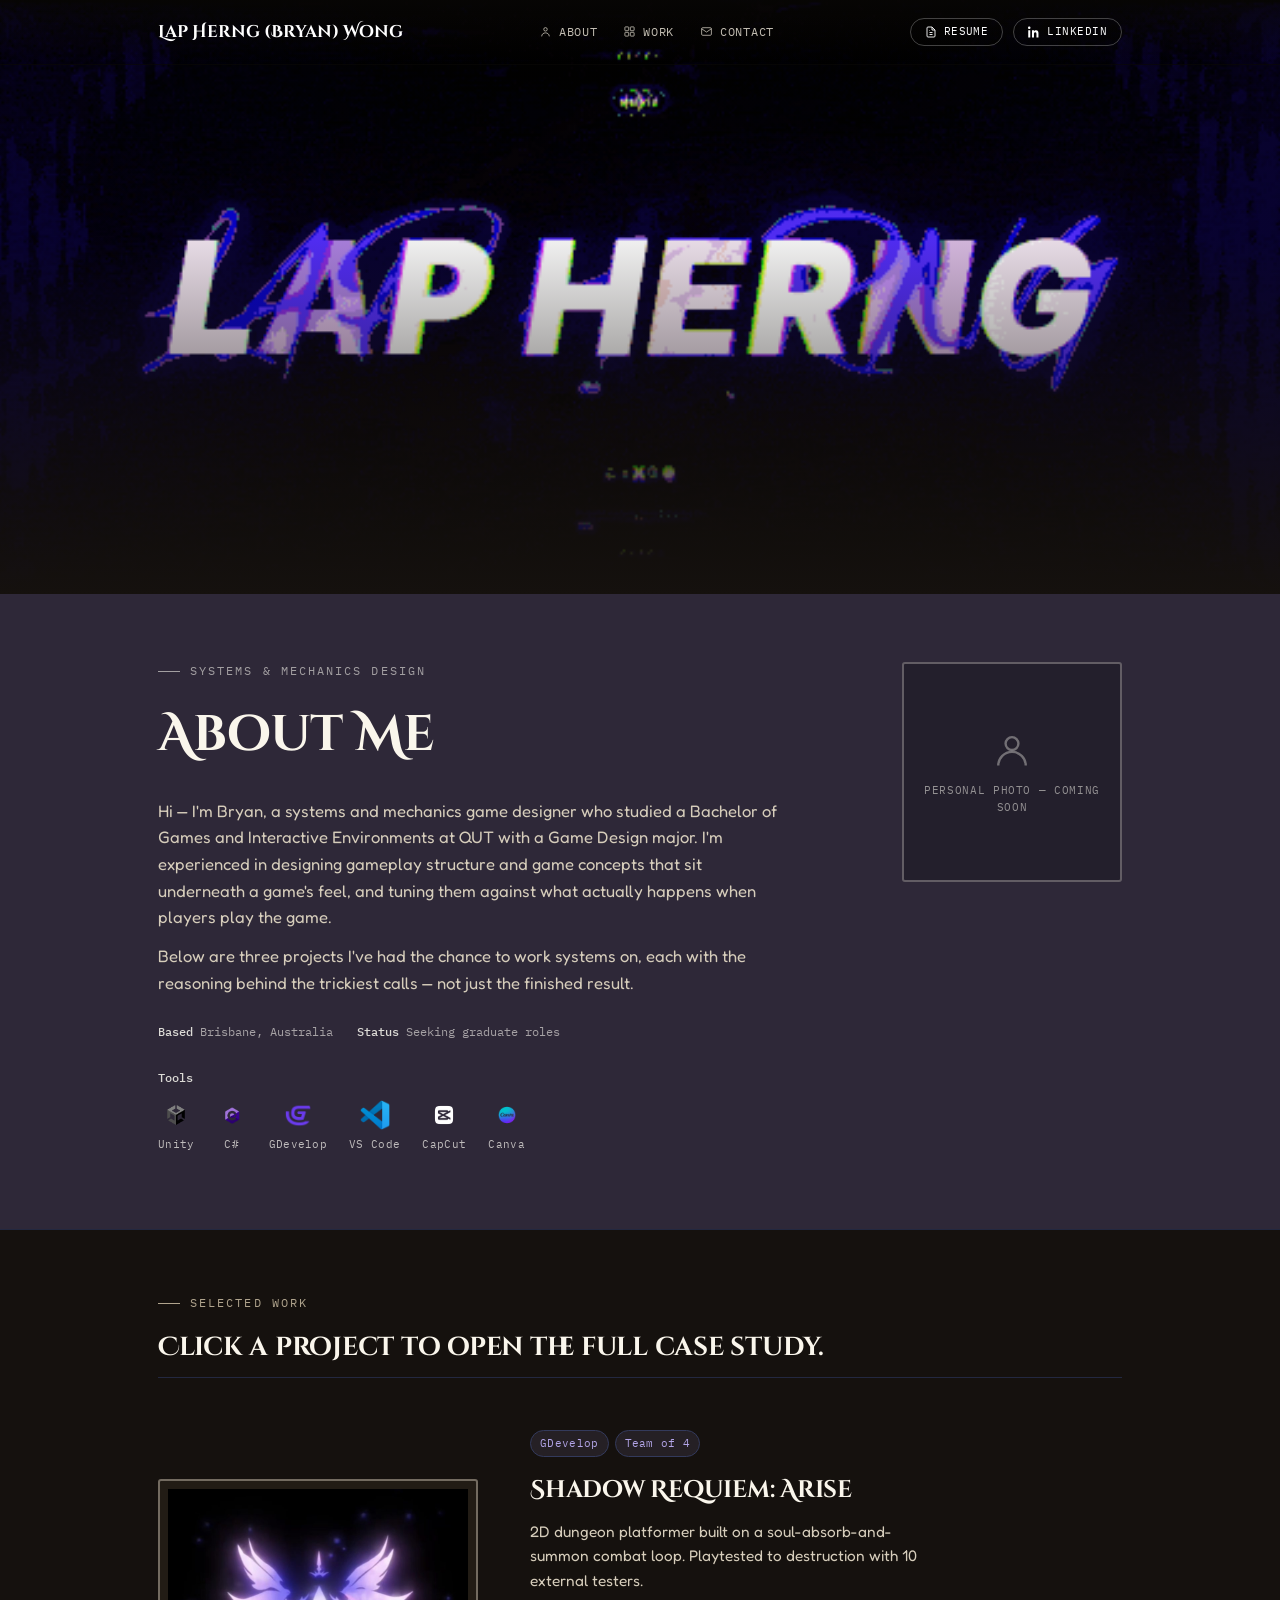
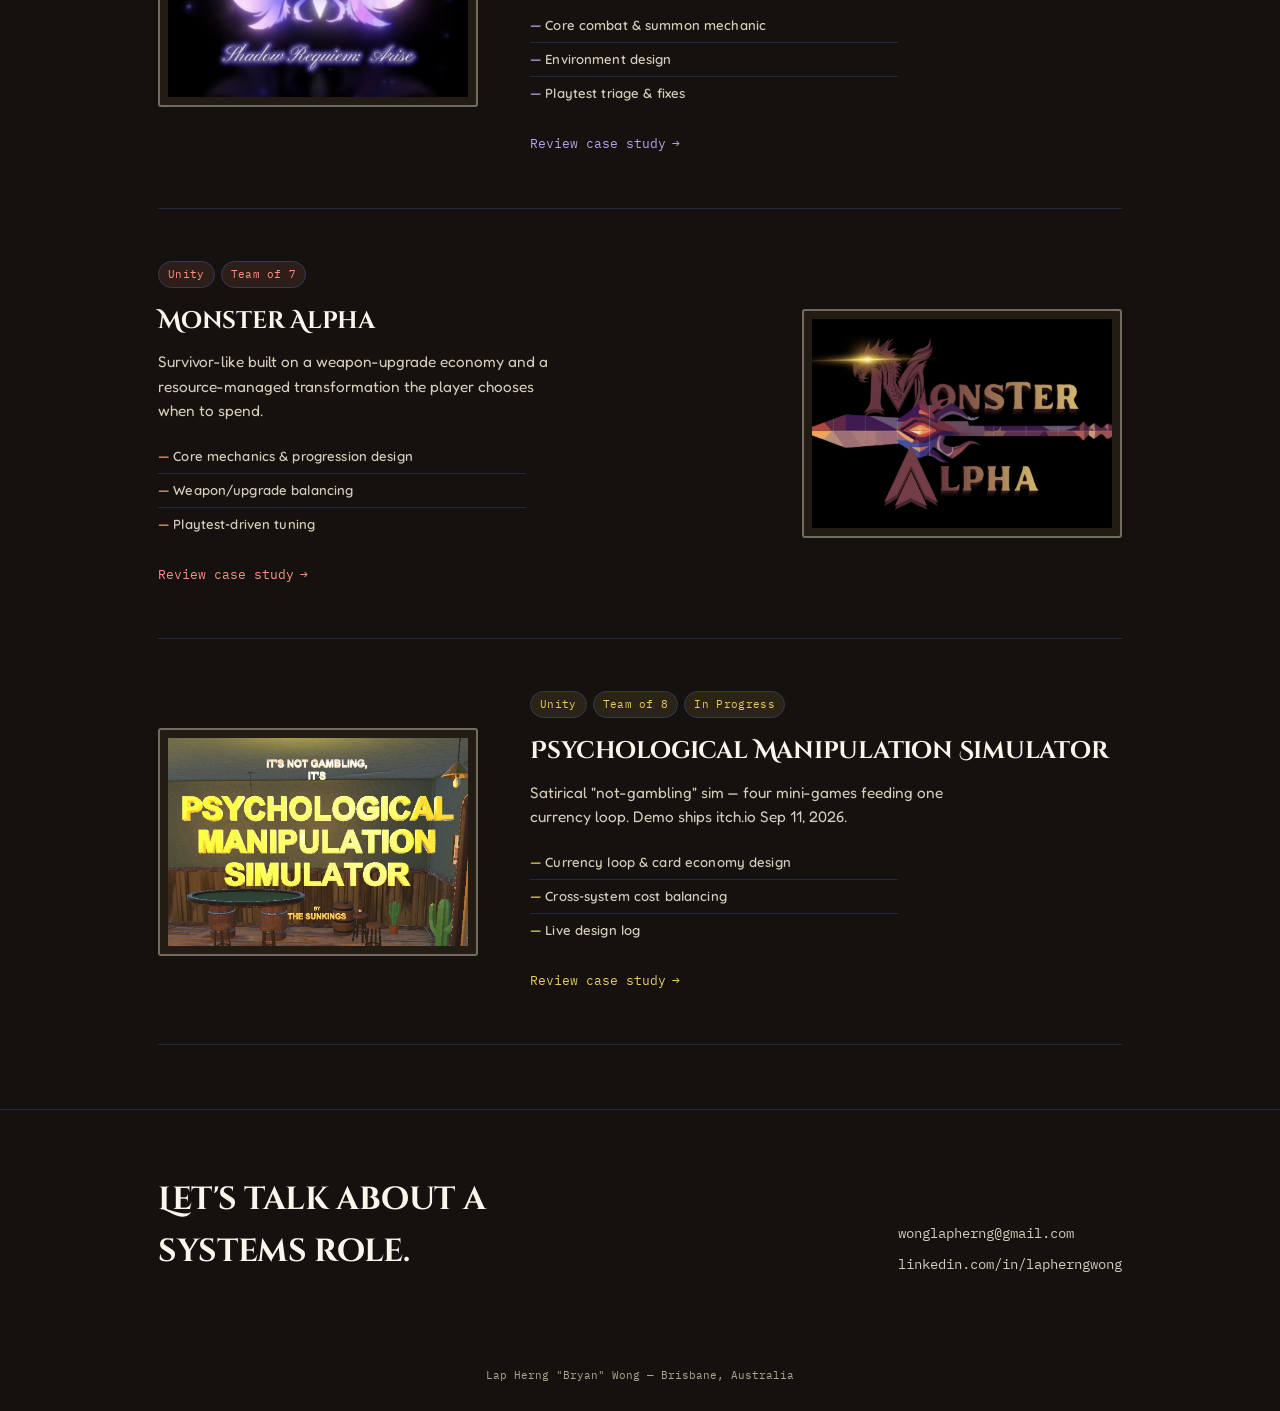
==== commit f74ff7fd: "Attach PMS images to project attachments; rewrite PMS systems/mechanics case study copy; add role ta" ====
--- a/index.html
+++ b/index.html
@@ -8,7 +8,7 @@
 <link rel="preconnect" href="https://fonts.googleapis.com">
 <link rel="preconnect" href="https://fonts.gstatic.com" crossorigin>
 <link href="https://fonts.googleapis.com/css2?family=Cinzel+Decorative:wght@700;900&family=Fredoka:wght@300;400;500;600;700&family=IBM+Plex+Mono:wght@400;500&family=Quicksand:wght@500;600;700&display=swap" rel="stylesheet">
-<link rel="stylesheet" href="assets/style.css?v=5">
+<link rel="stylesheet" href="assets/style.css?v=6">
 </head>
 <body>
 
@@ -188,6 +188,6 @@
 
 <footer>Lap Herng "Bryan" Wong — Brisbane, Australia</footer>
 
-<script src="assets/main.js?v=5"></script>
+<script src="assets/main.js?v=6"></script>
 </body>
 </html>
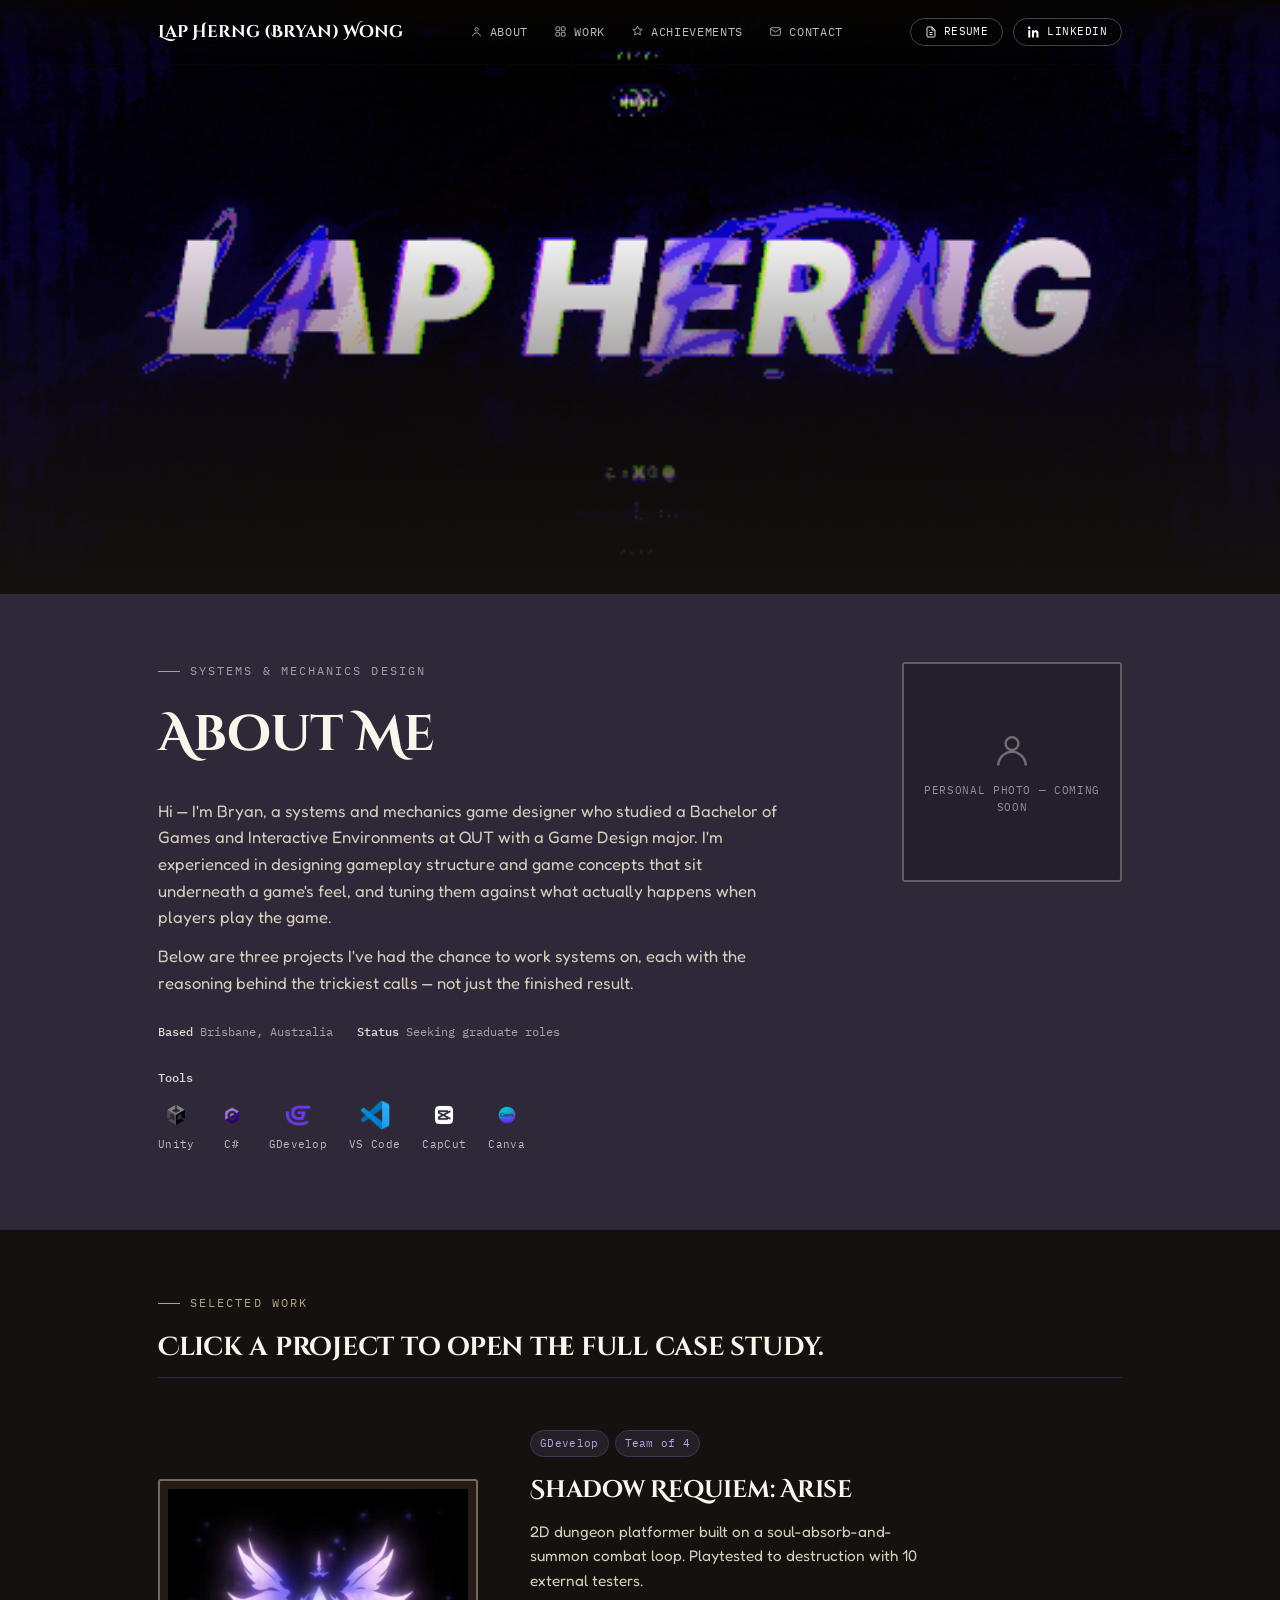
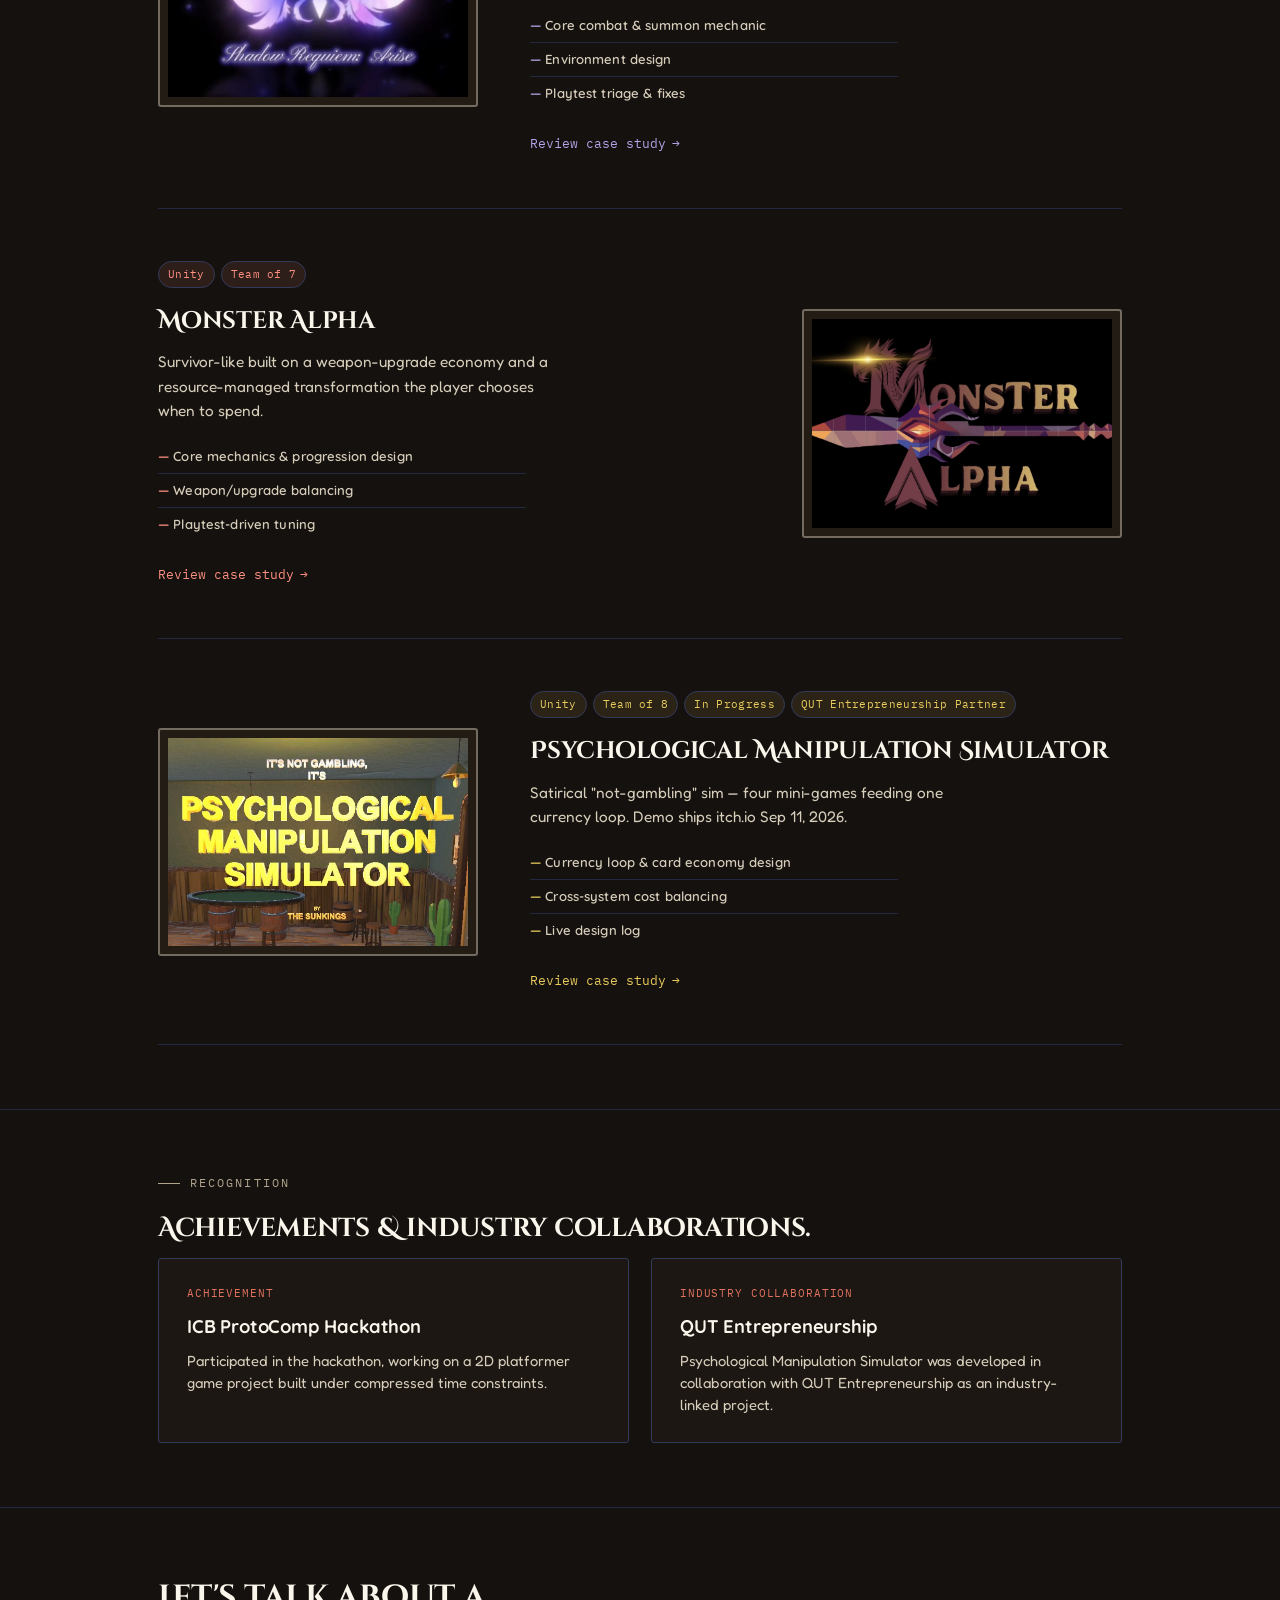
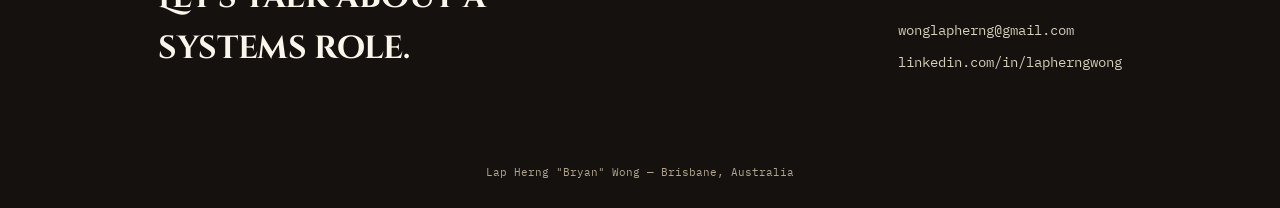
==== commit de701fe2: "Add Achievements & Industry Collaborations section; highlight QUT Entrepreneurship partnership on PM" ====
--- a/index.html
+++ b/index.html
@@ -8,7 +8,7 @@
 <link rel="preconnect" href="https://fonts.googleapis.com">
 <link rel="preconnect" href="https://fonts.gstatic.com" crossorigin>
 <link href="https://fonts.googleapis.com/css2?family=Cinzel+Decorative:wght@700;900&family=Fredoka:wght@300;400;500;600;700&family=IBM+Plex+Mono:wght@400;500&family=Quicksand:wght@500;600;700&display=swap" rel="stylesheet">
-<link rel="stylesheet" href="assets/style.css?v=6">
+<link rel="stylesheet" href="assets/style.css?v=7">
 </head>
 <body>
 
@@ -18,6 +18,7 @@
     <ul class="nav-links">
       <li><a href="index.html#about"><svg viewBox="0 0 24 24" fill="none" stroke="currentColor" stroke-width="1.8"><circle cx="12" cy="8" r="3.2"/><path d="M5 21c0-4 3.2-6.5 7-6.5s7 2.5 7 6.5"/></svg><span class="label">About</span></a></li>
       <li><a href="index.html#work"><svg viewBox="0 0 24 24" fill="none" stroke="currentColor" stroke-width="1.8"><rect x="3.5" y="3.5" width="7" height="7" rx="1"/><rect x="13.5" y="3.5" width="7" height="7" rx="1"/><rect x="3.5" y="13.5" width="7" height="7" rx="1"/><rect x="13.5" y="13.5" width="7" height="7" rx="1"/></svg><span class="label">Work</span></a></li>
+      <li><a href="index.html#achievements"><svg viewBox="0 0 24 24" fill="none" stroke="currentColor" stroke-width="1.8"><path d="M12 2l2.6 5.5 6 .7-4.4 4.1 1.1 6-5.3-2.9-5.3 2.9 1.1-6-4.4-4.1 6-.7z"/></svg><span class="label">Achievements</span></a></li>
       <li><a href="index.html#contact"><svg viewBox="0 0 24 24" fill="none" stroke="currentColor" stroke-width="1.8"><rect x="3" y="5" width="18" height="14" rx="2"/><path d="M3 7l9 6 9-6"/></svg><span class="label">Contact</span></a></li>
     </ul>
     <div class="nav-actions">
@@ -155,7 +156,7 @@
           <a class="row-toggle" href="projects/psychological-manipulation-simulator.html">
             <div class="row-media"><img src="assets/images/psych-sim.jpg" alt="Psychological Manipulation Simulator key art"></div>
             <div class="row-text">
-              <div class="row-tags"><span class="tag">Unity</span><span class="tag">Team of 8</span><span class="tag">In Progress</span></div>
+              <div class="row-tags"><span class="tag">Unity</span><span class="tag">Team of 8</span><span class="tag">In Progress</span><span class="tag">QUT Entrepreneurship Partner</span></div>
               <h3>Psychological Manipulation Simulator</h3>
               <p class="row-blurb">Satirical "not-gambling" sim — four mini-games feeding one currency loop. Demo ships itch.io Sep 11, 2026.</p>
               <ul class="row-contrib">
@@ -172,6 +173,28 @@
     </div>
   </section>
 
+  <section id="achievements">
+    <div class="wrap">
+      <div class="section-head reveal">
+        <div class="eyebrow">Recognition</div>
+        <h2>Achievements &amp; industry collaborations.</h2>
+      </div>
+
+      <div class="achieve-grid">
+        <div class="achieve-card reveal">
+          <div class="achieve-kind">Achievement</div>
+          <h3>ICB ProtoComp Hackathon</h3>
+          <p>Participated in the hackathon, working on a 2D platformer game project built under compressed time constraints.</p>
+        </div>
+        <div class="achieve-card reveal">
+          <div class="achieve-kind">Industry Collaboration</div>
+          <h3>QUT Entrepreneurship</h3>
+          <p>Psychological Manipulation Simulator was developed in collaboration with QUT Entrepreneurship as an industry-linked project.</p>
+        </div>
+      </div>
+    </div>
+  </section>
+
   <section id="contact">
     <div class="wrap">
       <div class="contact-inner reveal">
@@ -188,6 +211,6 @@
 
 <footer>Lap Herng "Bryan" Wong — Brisbane, Australia</footer>
 
-<script src="assets/main.js?v=6"></script>
+<script src="assets/main.js?v=7"></script>
 </body>
 </html>
--- a/assets/style.css
+++ b/assets/style.css
@@ -299,6 +299,14 @@
   .about-body{ max-width: 62ch; color: var(--text-muted); }
   .about-body strong{ color: var(--text); font-weight: 500; }
   .focus-row{ display: flex; flex-wrap: wrap; gap: 8px; margin-top: 22px; }
+
+  /* ACHIEVEMENTS & INDUSTRY COLLABORATIONS */
+  .achieve-grid{ display: grid; grid-template-columns: 1fr 1fr; gap: 22px; }
+  @media (max-width: 700px){ .achieve-grid{ grid-template-columns: 1fr; } }
+  .achieve-card{ border: 1px solid var(--rule); border-radius: var(--radius); background: var(--bg-panel); padding: 26px 28px; }
+  .achieve-kind{ font-family: 'IBM Plex Mono', monospace; font-size: 0.68rem; text-transform: uppercase; letter-spacing: 0.08em; color: var(--accent-bright); margin-bottom: 10px; }
+  .achieve-card h3{ font-family: 'Quicksand', sans-serif; font-weight: 700; font-size: 1.15rem; color: var(--text); margin-bottom: 8px; }
+  .achieve-card p{ font-size: 0.92rem; color: var(--text-muted); margin: 0; line-height: 1.5; }
 
   /* CONTACT */
   .contact-inner{ display: flex; flex-wrap: wrap; justify-content: space-between; align-items: flex-end; gap: 24px; }
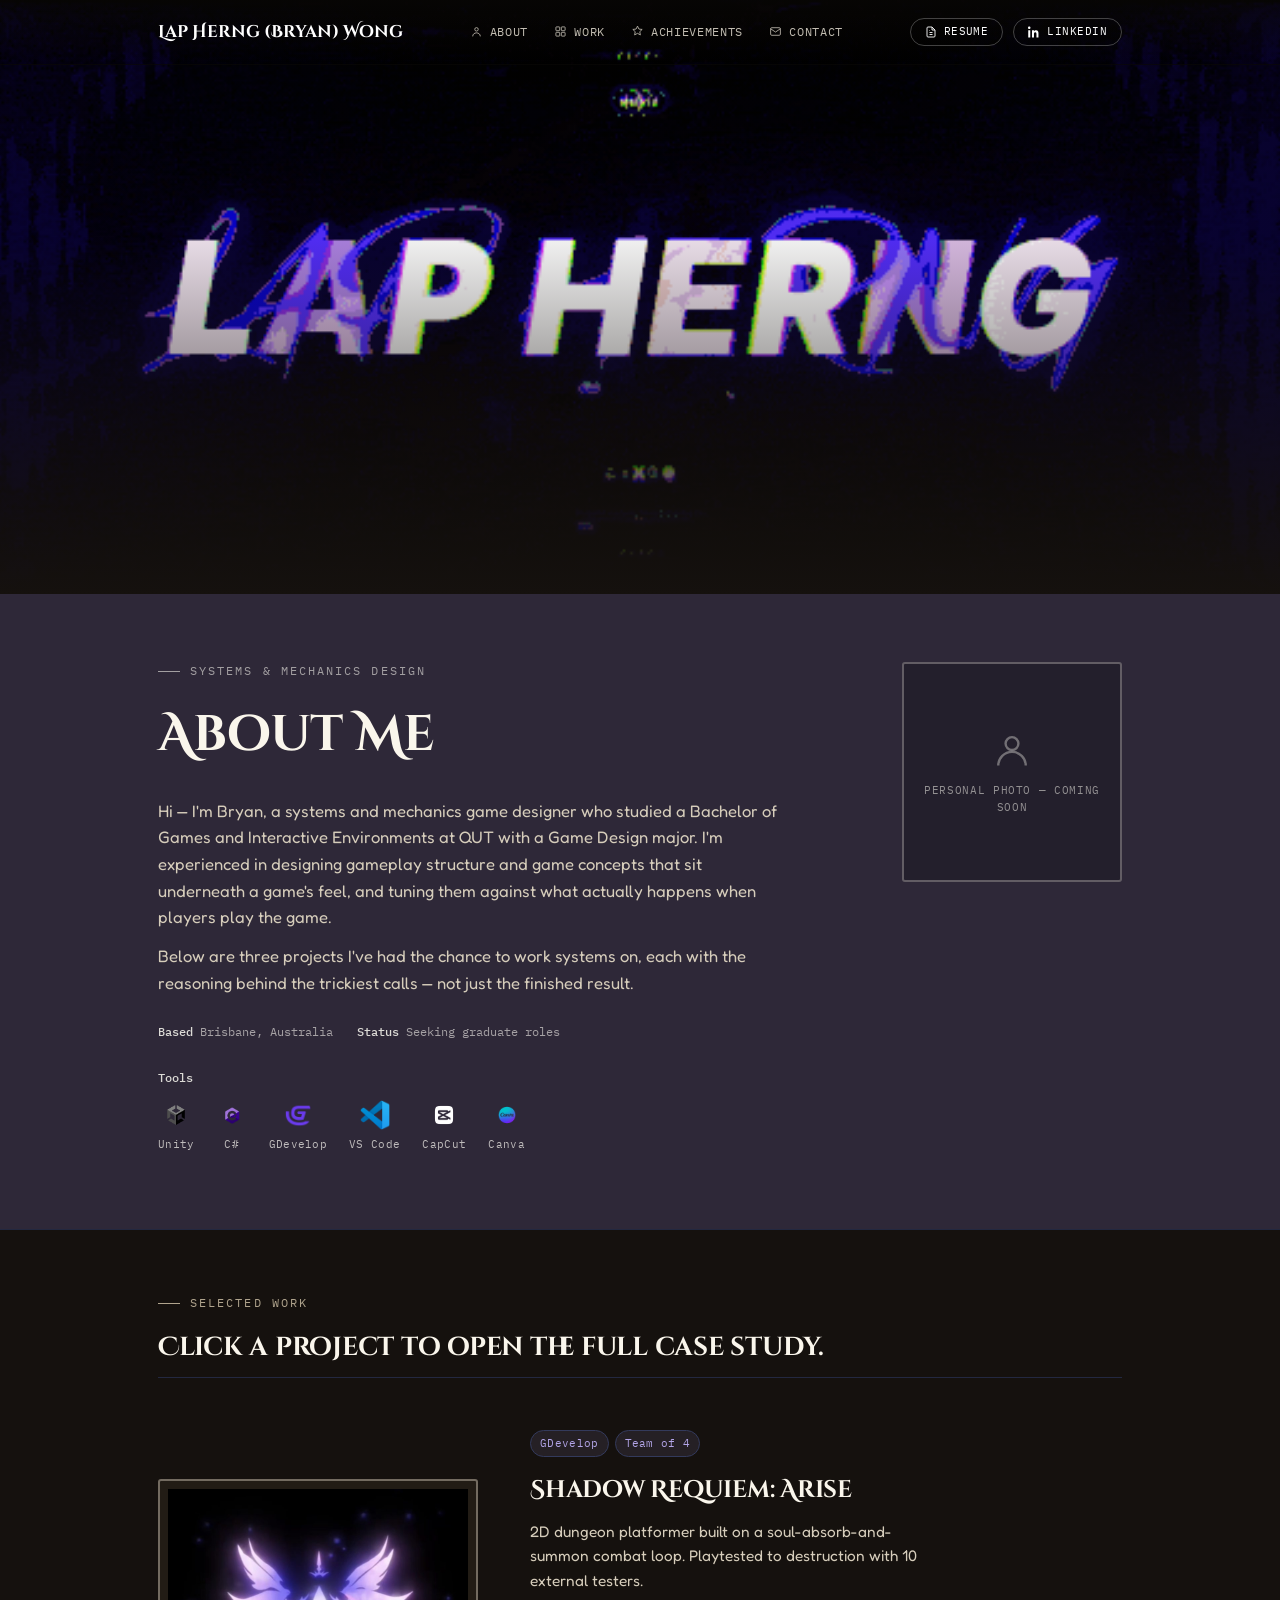
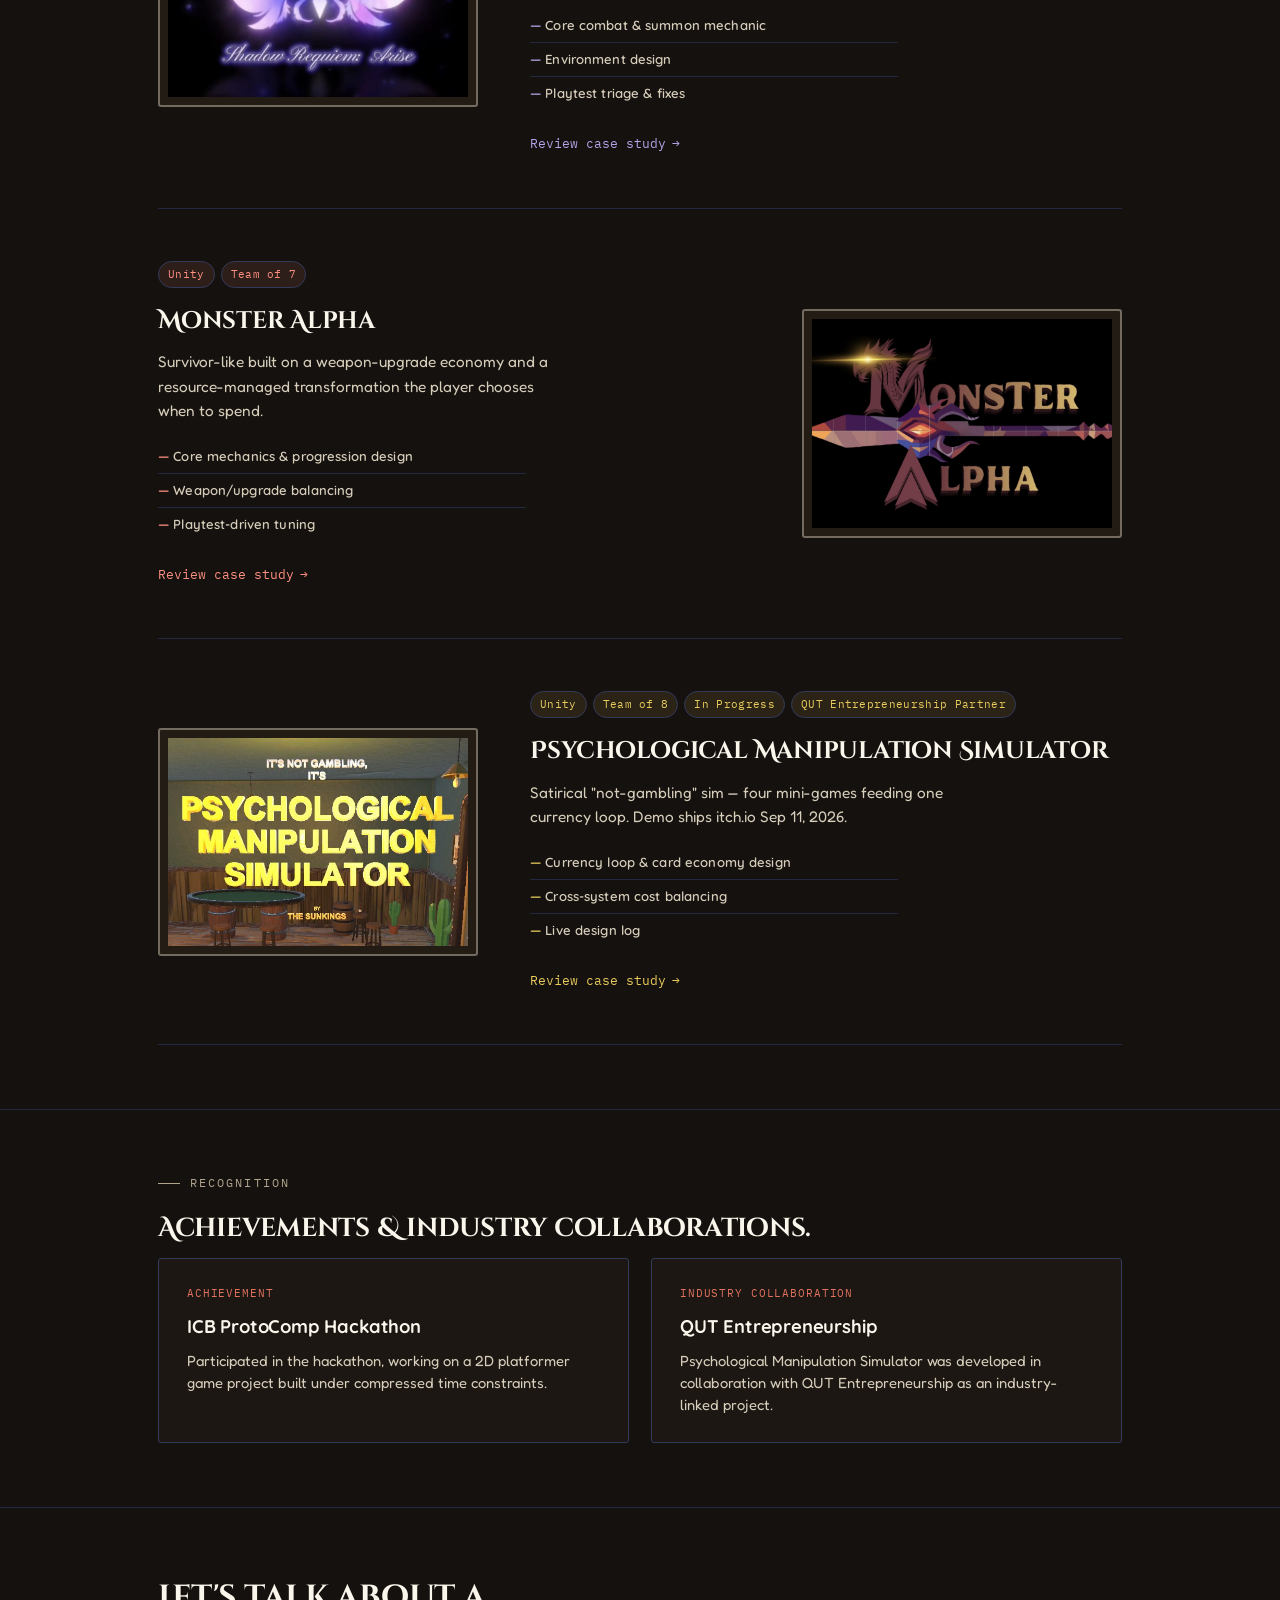
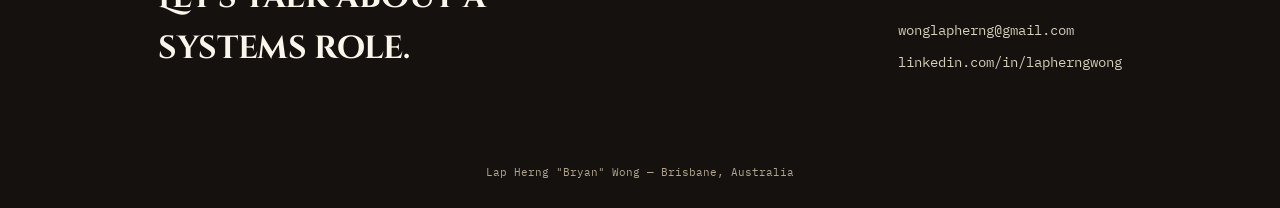
==== commit a7808385: "Cache-bust resume PDF links so preview picks up the latest file Preview iframe/download links kept s" ====
--- a/index.html
+++ b/index.html
@@ -41,9 +41,9 @@
       <h3 id="resume-modal-title">Resume — Lap Herng (Bryan) Wong</h3>
       <button class="attachment-modal-close" data-modal-close>Close ×</button>
     </div>
-    <iframe class="resume-frame" src="assets/files/Lap_Herng_Wong_(Bryan)_Resume.pdf" title="Resume preview — Lap Herng (Bryan) Wong"></iframe>
+    <iframe class="resume-frame" src="assets/files/Lap_Herng_Wong_(Bryan)_Resume.pdf?v=2" title="Resume preview — Lap Herng (Bryan) Wong"></iframe>
     <div class="resume-modal-actions">
-      <a class="resume-download" href="assets/files/Lap_Herng_Wong_(Bryan)_Resume.pdf" download="Lap_Herng_Wong_(Bryan)_Resume.pdf">
+      <a class="resume-download" href="assets/files/Lap_Herng_Wong_(Bryan)_Resume.pdf?v=2" download="Lap_Herng_Wong_(Bryan)_Resume.pdf">
         <svg viewBox="0 0 24 24" fill="none" stroke="currentColor" stroke-width="2"><path d="M12 3v12m0 0l-4-4m4 4l4-4"/><path d="M4 17v2a2 2 0 0 0 2 2h12a2 2 0 0 0 2-2v-2"/></svg>
         Download PDF
       </a>
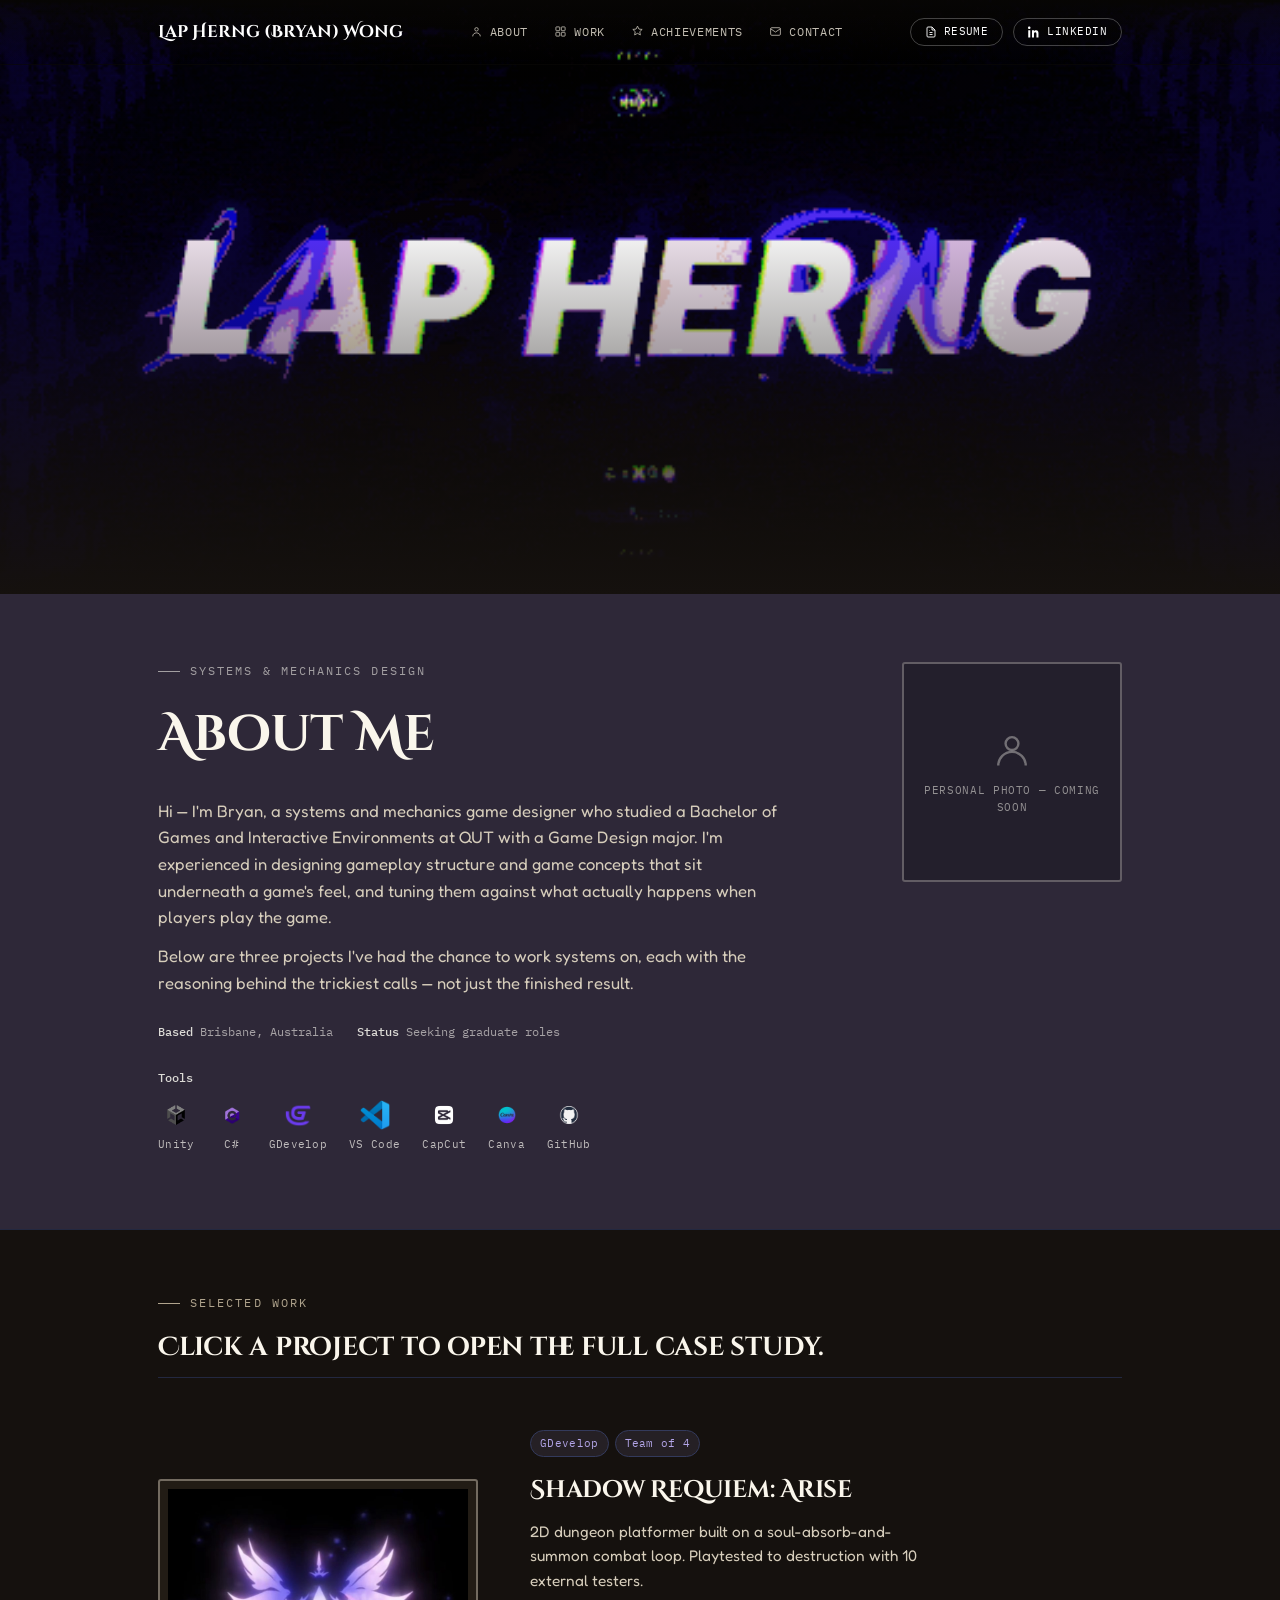
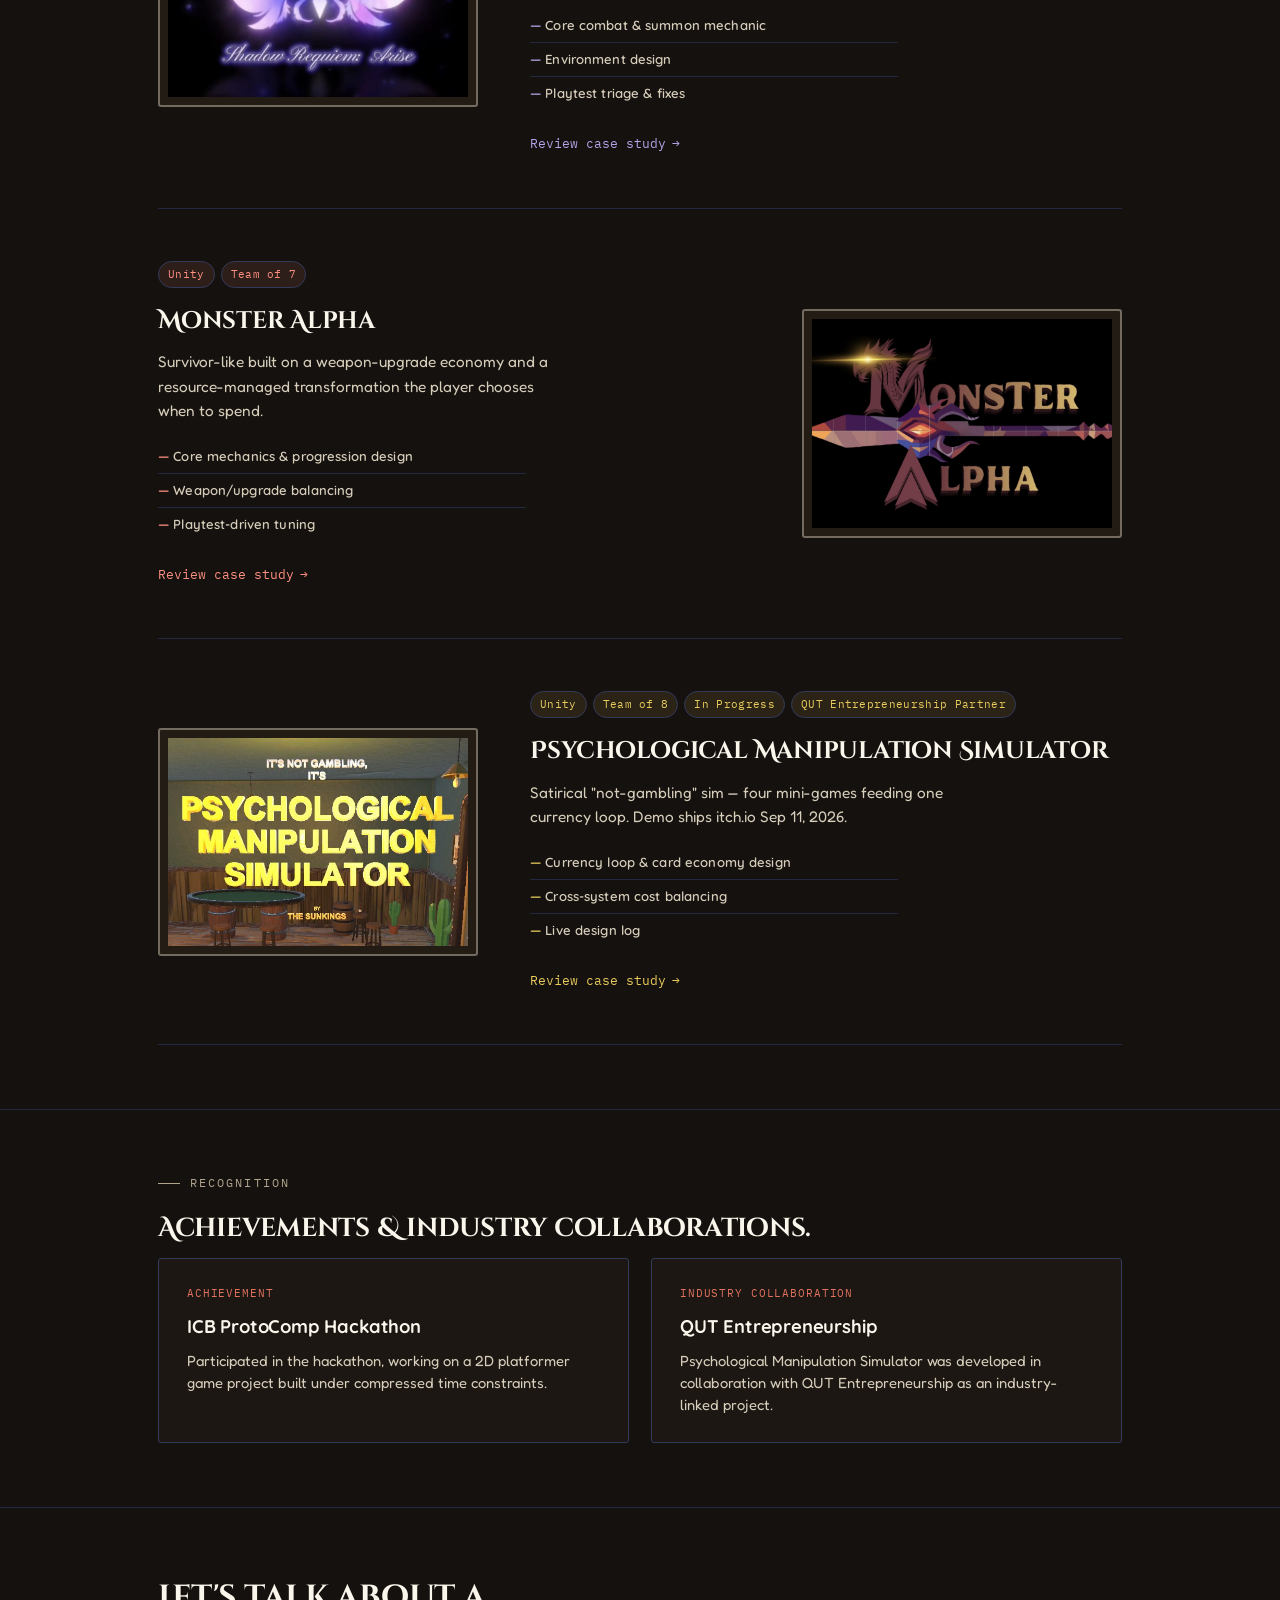
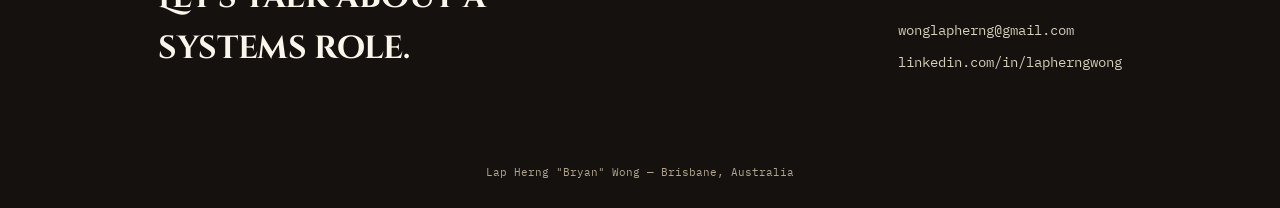
==== commit 6cf23a28: "Add GitHub tool logo and team credits to project pages Adds GitHub badge to the About section's tool" ====
--- a/index.html
+++ b/index.html
@@ -96,6 +96,10 @@
               <img src="assets/images/logo_canva.png" alt="Canva logo">
               <span>Canva</span>
             </div>
+            <div class="tool-badge" title="GitHub">
+              <img src="assets/images/logo_github.png" alt="GitHub logo">
+              <span>GitHub</span>
+            </div>
           </div>
         </div>
         <div class="about-photo">
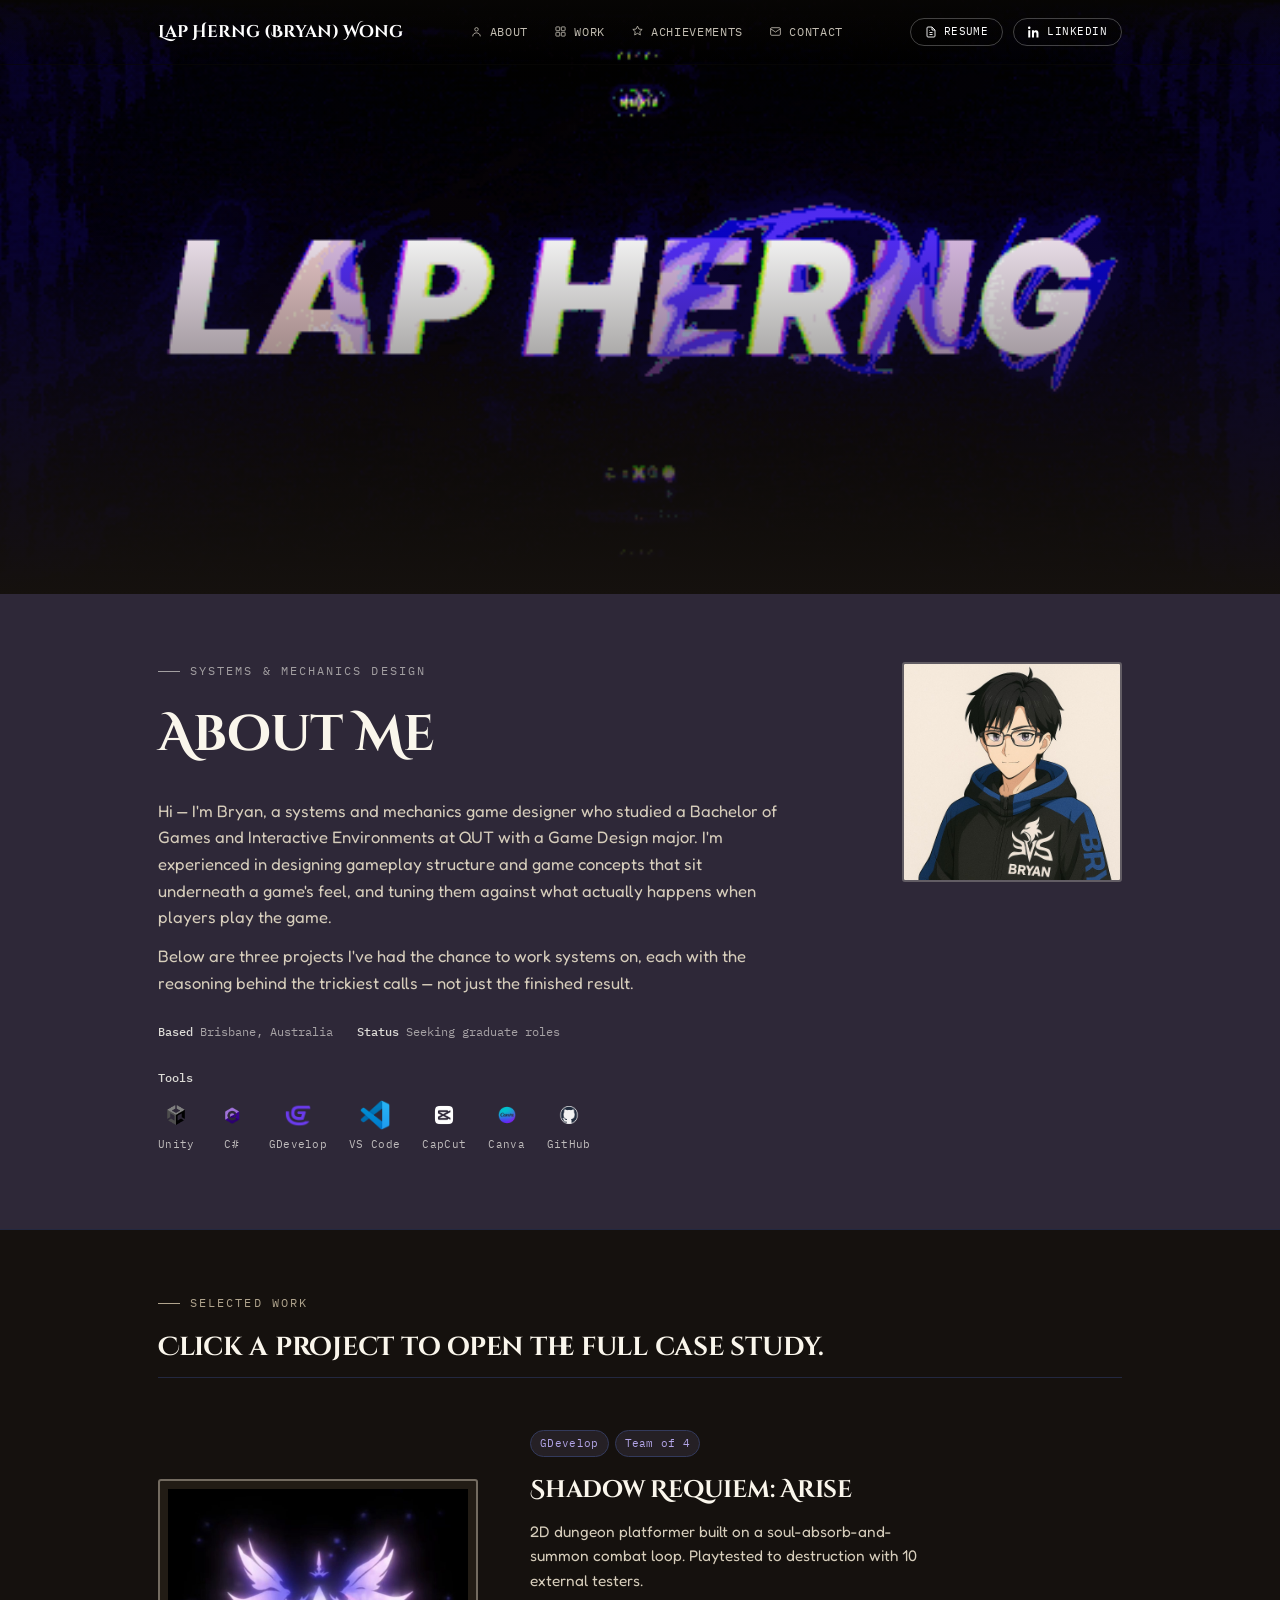
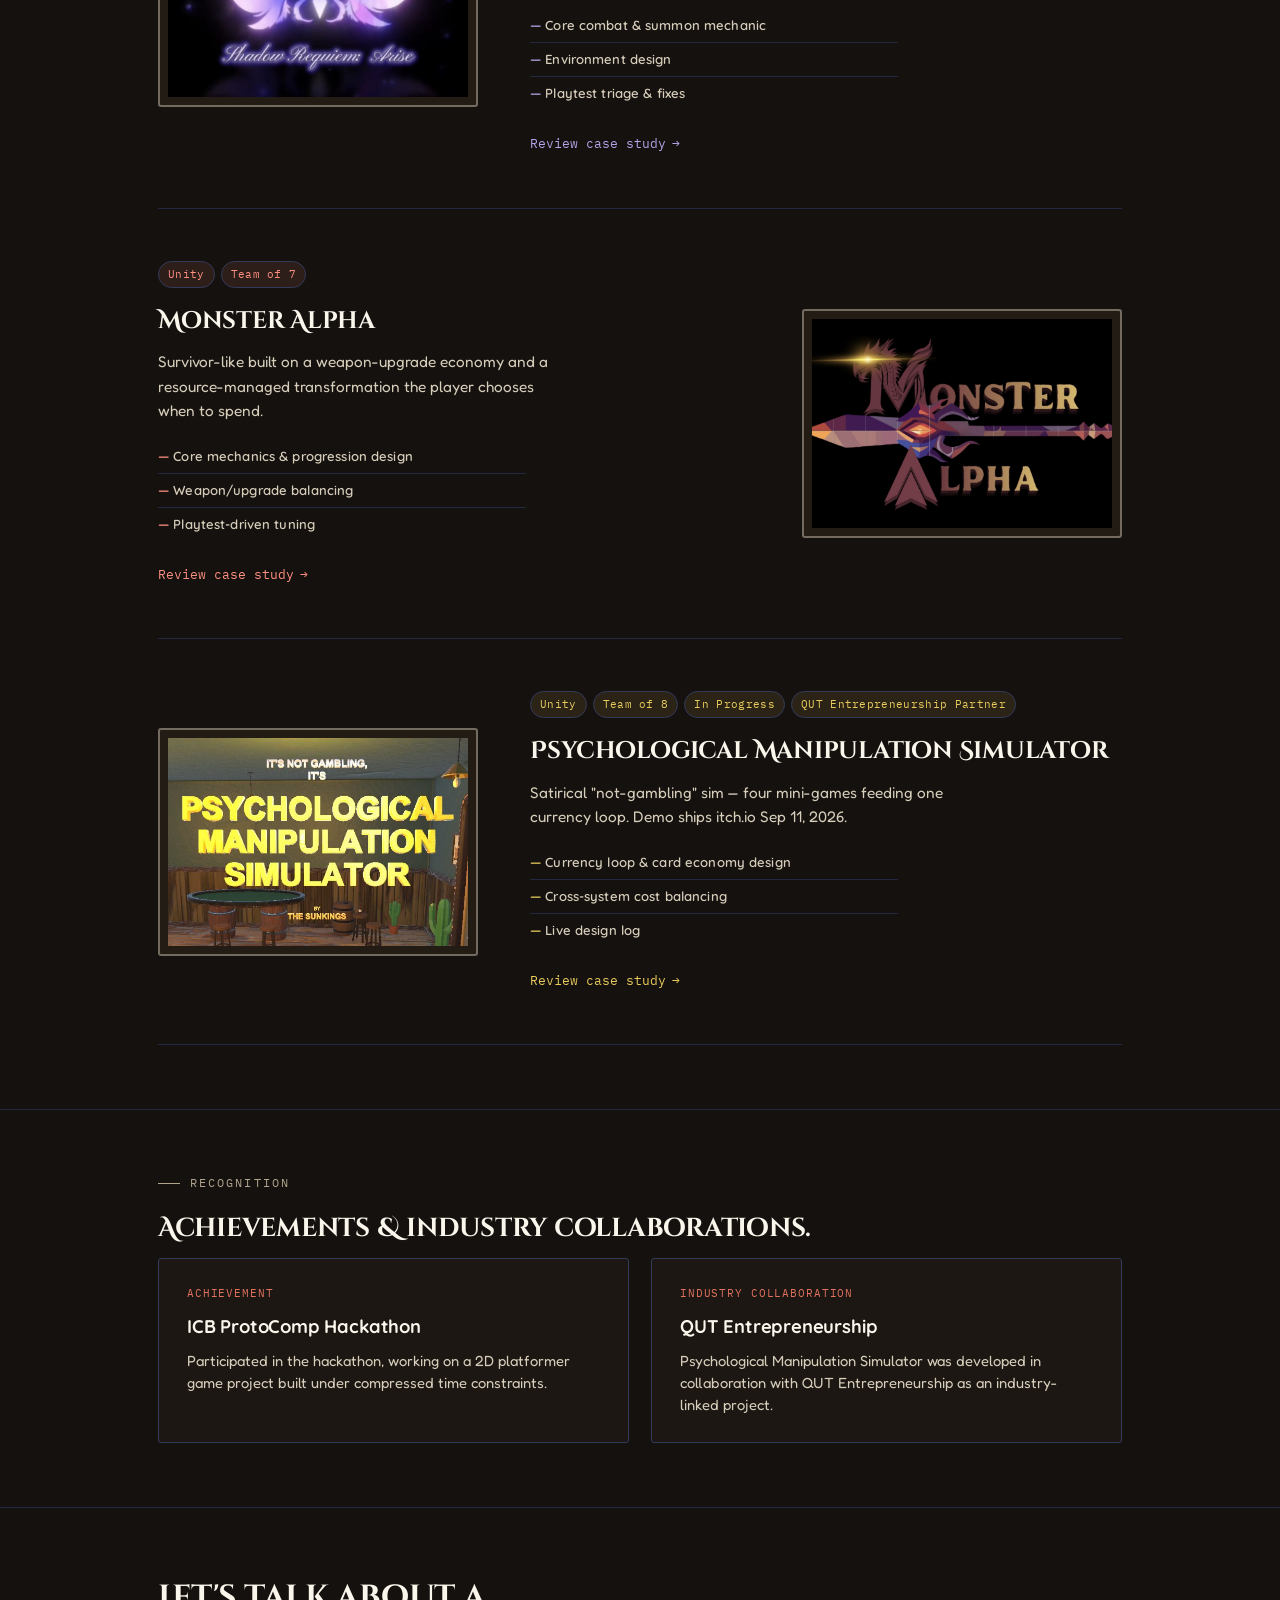
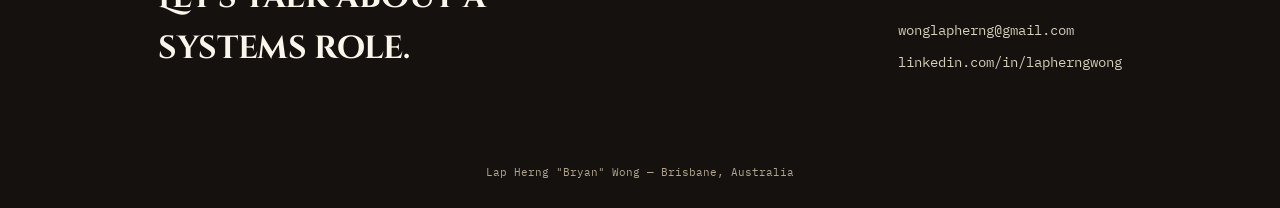
==== commit 37d8ba11: "Add profile photo to About Me placeholder Fills the existing photo frame with the uploaded portrait " ====
--- a/index.html
+++ b/index.html
@@ -8,7 +8,7 @@
 <link rel="preconnect" href="https://fonts.googleapis.com">
 <link rel="preconnect" href="https://fonts.gstatic.com" crossorigin>
 <link href="https://fonts.googleapis.com/css2?family=Cinzel+Decorative:wght@700;900&family=Fredoka:wght@300;400;500;600;700&family=IBM+Plex+Mono:wght@400;500&family=Quicksand:wght@500;600;700&display=swap" rel="stylesheet">
-<link rel="stylesheet" href="assets/style.css?v=7">
+<link rel="stylesheet" href="assets/style.css?v=8">
 </head>
 <body>
 
@@ -103,8 +103,7 @@
           </div>
         </div>
         <div class="about-photo">
-          <svg viewBox="0 0 24 24" fill="none" stroke="currentColor" stroke-width="1.3"><circle cx="12" cy="8.5" r="3.5"/><path d="M4.5 20.5a7.5 7.5 0 0 1 15 0"/></svg>
-          <span>Personal photo — coming soon</span>
+          <img src="assets/images/bryan_pfp.jpg" alt="Bryan Wong">
         </div>
       </div>
     </div>
@@ -215,6 +214,6 @@
 
 <footer>Lap Herng "Bryan" Wong — Brisbane, Australia</footer>
 
-<script src="assets/main.js?v=7"></script>
+<script src="assets/main.js?v=8"></script>
 </body>
 </html>
--- a/assets/style.css
+++ b/assets/style.css
@@ -140,9 +140,11 @@
     background: rgba(5,4,10,0.25);
     display: flex; flex-direction: column; align-items: center; justify-content: center; gap: 10px;
     color: rgba(240,238,232,0.55);
+    overflow: hidden;
   }
   .about-photo svg{ width: 44px; height: 44px; opacity: 0.7; }
   .about-photo span{ font-family: 'IBM Plex Mono', monospace; font-size: 0.66rem; text-transform: uppercase; letter-spacing: 0.06em; text-align: center; padding: 0 16px; }
+  .about-photo img{ width: 100%; height: 100%; object-fit: cover; object-position: 50% 0%; display: block; }
 
   .tools-label{ font-family: 'IBM Plex Mono', monospace; font-size: 0.78rem; color: rgba(240,238,232,0.9); font-weight: 500; margin-top: 26px; }
   .tool-logos{ display: flex; flex-wrap: wrap; gap: 22px; margin-top: 12px; }
